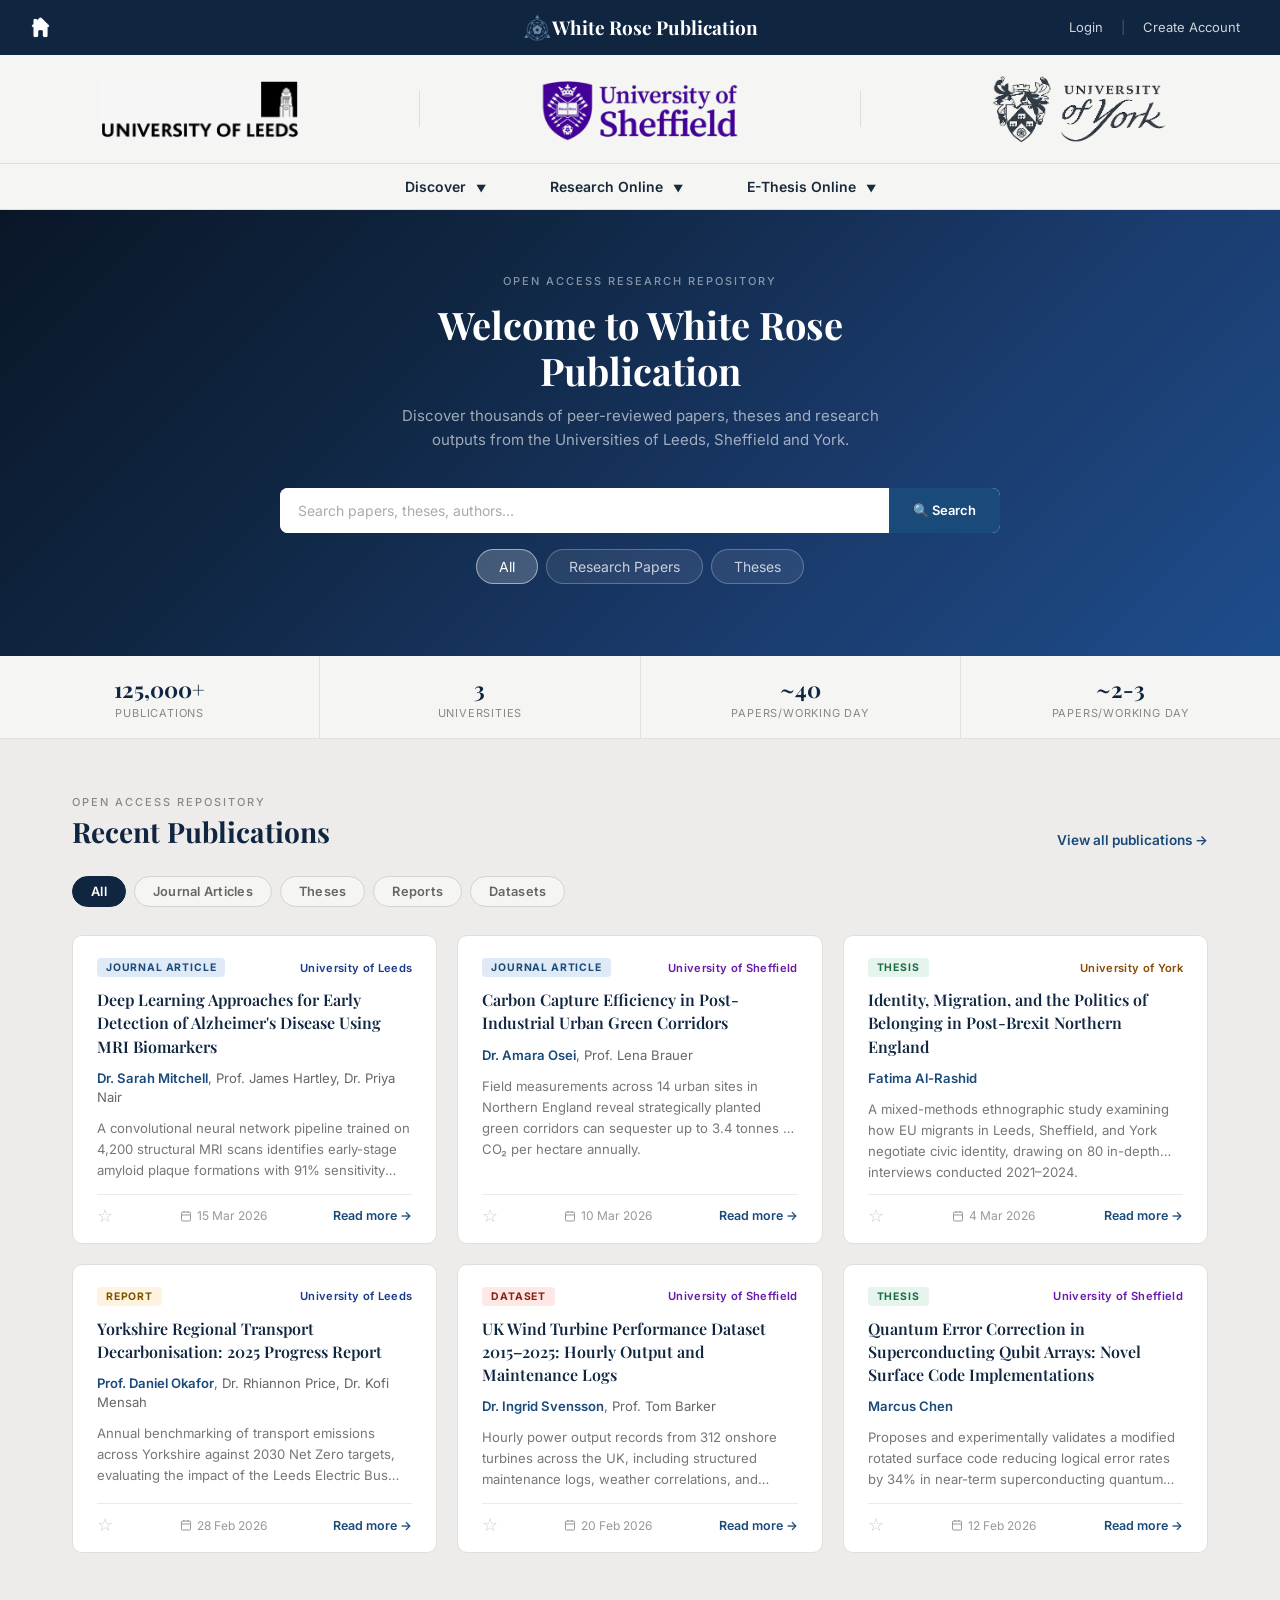
==== templates/index.html @ f01a2e3f "Merge pull request #7 from farzanajoe/najwa add star icon" ====
<!DOCTYPE html>
<html lang="en">
<head>
  <meta charset="UTF-8" />
  <meta name="viewport" content="width=device-width, initial-scale=1.0"/>
  <title>White Rose Publication</title>
  <link rel="stylesheet" href="../static/styles.css" />
</head>
<body>

  <!-- Top Navigation -->
<header class="top-bar">
  <div class="left">
    <img src="../assets/whitehomesymbol.png" width="25">
    </a>
  </div>

  <div class="center">
    <img src="../assets/whiteroselogo.png" width="30">
    <h1><span class="brand-name">White Rose Publication</h1>
  </div>

  <div class="right">
    <a href="#">Login</a>
    <span class="divider">|</span>
    <a href="#">Create Account</a>
  </div>
</header>

  <!-- University Logos -->
  <section class="logos">
    <img src="../assets/universityofleeds.png" width="200">
    <div class="logo-divider"></div>
    <img src="../assets/universityofsheffield.png" width="200">
    <div class="logo-divider"></div>
    <img src="../assets/universityofyork.png" width="200">
  </section>

    <!-- ADD THIS NEW SECTION - Navigation Dropdowns -->
  <nav class="main-nav">
    <div class="dropdown-container">
      <!-- Discover Dropdown -->
<div class="dropdown">
  <button class="dropbtn">Discover <span class="arrow">▼</span></button>
  <div class="dropdown-content">
    <a href="#">Research Statistics</a>
    <a href="#">Restricted Items & Requesting</a>
  </div>
</div>
      
      <!-- Research Online Dropdown -->
    <div class="dropdown">
      <button class="dropbtn">Research Online <span class="arrow">▼</span></button>
      <div class="dropdown-content">
        <a href="#">About</a>
        <a href="#">FAQs</a>
        <a href="#">Copyright, Licence and Reuse Information</a>
        <a href="#">Privacy and data protection</a>
        <a href="#">Takedown policy</a>
        <a href="#">Information for depositors</a>
        <a href="#">Contact</a>
        <a href="#">Accessibility</a>
      </div>
    </div>
      
      <!-- E-Thesis Online Dropdown -->
 <div class="dropdown">
      <button class="dropbtn">E-Thesis Online <span class="arrow">▼</span></button>
      <div class="dropdown-content">
        <a href="#">About</a>
        <a href="#">Deposit</a>
        <a href="#">FAQs</a>
        <a href="#">Copyright and Reuse Information</a>
        <a href="#">Privacy and data protection</a>
        <a href="#">Takedown policy</a>
        <a href="#">Other sources of theses</a>
        <a href="#">Contact</a>
        <a href="#">Accessibility</a>
      </div>
    </div>
  </div>
</nav>
  <!-- END OF DROPDOWN NAVIGATION -->



  <!-- Hero Section -->
  <section class="hero">
    <p class="hero-eyebrow">Open Access Research Repository</p>
    <h2>Welcome to White Rose<br>Publication</h2>
    <p class="hero-sub">Discover thousands of peer-reviewed papers, theses and research outputs from the Universities of Leeds, Sheffield and York.</p>

    <div class="search-bar">
      <input type="text" placeholder="Search papers, theses, authors..." />
      <button>&#128269; Search</button>
    </div>

    <div class="search-filters">
      <div class="filter-chip active">All</div>
      <div class="filter-chip">Research Papers</div>
      <div class="filter-chip">Theses</div>
    </div>
  </section>

  <!-- Stats Bar -->
  <div class="stats-bar">
    <div class="stat">
      <div class="num">125,000+</div>
      <div class="lbl">Publications</div>
    </div>
    <div class="stat">
      <div class="num">3</div>
      <div class="lbl">Universities</div>
    </div>
    <div class="stat">
      <div class="num">~40</div>
      <div class="lbl">Papers/Working Day</div>
    </div>
    <div class="stat">
      <div class="num">~2-3</div>
      <div class="lbl">Papers/Working Day</div>
    </div>
  </div>

 <!-- =============================================
       RECENT PUBLICATIONS
  ============================================= -->
  <section class="publications-section" aria-label="Recent Publications">

    <div class="pub-section-header">
      <div class="pub-section-left">
        <p class="pub-eyebrow">Open Access Repository</p>
        <h2>Recent Publications</h2>
      </div>
      <a href="#" class="pub-view-all">View all publications →</a>
    </div>

    <div class="pub-filter-bar" role="group" aria-label="Filter by type">
      <button class="pub-filter-btn active" data-filter="all">All</button>
      <button class="pub-filter-btn" data-filter="article">Journal Articles</button>
      <button class="pub-filter-btn" data-filter="thesis">Theses</button>
      <button class="pub-filter-btn" data-filter="report">Reports</button>
      <button class="pub-filter-btn" data-filter="dataset">Datasets</button>
    </div>

    <div class="pub-grid" id="pubGrid">

      <!-- Card 1 -->
      <article class="pub-card" data-type="article" data-uni="leeds" tabindex="0">
        <div class="pub-card-top">
          <span class="pub-type-badge article">Journal Article</span>
          <span class="pub-uni-tag leeds">University of Leeds</span>
        </div>
        <h3 class="pub-card-title">Deep Learning Approaches for Early Detection of Alzheimer's Disease Using MRI Biomarkers</h3>
        <p class="pub-card-authors">
          <span class="lead-author">Dr. Sarah Mitchell</span>, Prof. James Hartley, Dr. Priya Nair
        </p>
        <p class="pub-card-excerpt">
          A convolutional neural network pipeline trained on 4,200 structural MRI scans identifies early-stage amyloid plaque formations with 91% sensitivity prior to clinical symptom onset.
        </p>
        <div class="pub-card-footer">
          <button class="pub-bookmark" aria-label="Save publication" title="Save">☆</button>
          <span class="pub-card-date">
            <svg width="12" height="12" viewBox="0 0 24 24" fill="none" stroke="currentColor" stroke-width="2"><rect x="3" y="4" width="18" height="18" rx="2"/><line x1="16" y1="2" x2="16" y2="6"/><line x1="8" y1="2" x2="8" y2="6"/><line x1="3" y1="10" x2="21" y2="10"/></svg>
            15 Mar 2026
          </span>
          <a href="#" class="pub-card-link">Read more →</a>
        </div>
      </article>

      <!-- Card 2 -->
      <article class="pub-card" data-type="article" data-uni="sheffield" tabindex="0">
        <div class="pub-card-top">
          <span class="pub-type-badge article">Journal Article</span>
          <span class="pub-uni-tag sheffield">University of Sheffield</span>
        </div>
        <h3 class="pub-card-title">Carbon Capture Efficiency in Post-Industrial Urban Green Corridors</h3>
        <p class="pub-card-authors">
          <span class="lead-author">Dr. Amara Osei</span>, Prof. Lena Brauer
        </p>
        <p class="pub-card-excerpt">
          Field measurements across 14 urban sites in Northern England reveal strategically planted green corridors can sequester up to 3.4 tonnes of CO₂ per hectare annually.
        </p>
        <div class="pub-card-footer">
          <button class="pub-bookmark" aria-label="Save publication" title="Save">☆</button>
          <span class="pub-card-date">
            <svg width="12" height="12" viewBox="0 0 24 24" fill="none" stroke="currentColor" stroke-width="2"><rect x="3" y="4" width="18" height="18" rx="2"/><line x1="16" y1="2" x2="16" y2="6"/><line x1="8" y1="2" x2="8" y2="6"/><line x1="3" y1="10" x2="21" y2="10"/></svg>
            10 Mar 2026
          </span>
          <a href="#" class="pub-card-link">Read more →</a>
        </div>
      </article>

      <!-- Card 3 -->
      <article class="pub-card" data-type="thesis" data-uni="york" tabindex="0">
        <div class="pub-card-top">
          <span class="pub-type-badge thesis">Thesis</span>
          <span class="pub-uni-tag york">University of York</span>
        </div>
        <h3 class="pub-card-title">Identity, Migration, and the Politics of Belonging in Post-Brexit Northern England</h3>
        <p class="pub-card-authors">
          <span class="lead-author">Fatima Al-Rashid</span>
        </p>
        <p class="pub-card-excerpt">
          A mixed-methods ethnographic study examining how EU migrants in Leeds, Sheffield, and York negotiate civic identity, drawing on 80 in-depth interviews conducted 2021–2024.
        </p>
        <div class="pub-card-footer">
          <button class="pub-bookmark" aria-label="Save publication" title="Save">☆</button>
          <span class="pub-card-date">
            <svg width="12" height="12" viewBox="0 0 24 24" fill="none" stroke="currentColor" stroke-width="2"><rect x="3" y="4" width="18" height="18" rx="2"/><line x1="16" y1="2" x2="16" y2="6"/><line x1="8" y1="2" x2="8" y2="6"/><line x1="3" y1="10" x2="21" y2="10"/></svg>
            4 Mar 2026
          </span>
          <a href="#" class="pub-card-link">Read more →</a>
        </div>
      </article>

      <!-- Card 4 -->
      <article class="pub-card" data-type="report" data-uni="leeds" tabindex="0">
        <div class="pub-card-top">
          <span class="pub-type-badge report">Report</span>
          <span class="pub-uni-tag leeds">University of Leeds</span>
        </div>
        <h3 class="pub-card-title">Yorkshire Regional Transport Decarbonisation: 2025 Progress Report</h3>
        <p class="pub-card-authors">
          <span class="lead-author">Prof. Daniel Okafor</span>, Dr. Rhiannon Price, Dr. Kofi Mensah
        </p>
        <p class="pub-card-excerpt">
          Annual benchmarking of transport emissions across Yorkshire against 2030 Net Zero targets, evaluating the impact of the Leeds Electric Bus Fleet rollout on urban air quality.
        </p>
        <div class="pub-card-footer">
          <button class="pub-bookmark" aria-label="Save publication" title="Save">☆</button>
          <span class="pub-card-date">
            <svg width="12" height="12" viewBox="0 0 24 24" fill="none" stroke="currentColor" stroke-width="2"><rect x="3" y="4" width="18" height="18" rx="2"/><line x1="16" y1="2" x2="16" y2="6"/><line x1="8" y1="2" x2="8" y2="6"/><line x1="3" y1="10" x2="21" y2="10"/></svg>
            28 Feb 2026
          </span>
          <a href="#" class="pub-card-link">Read more →</a>
        </div>
      </article>

      <!-- Card 5 -->
      <article class="pub-card" data-type="dataset" data-uni="sheffield" tabindex="0">
        <div class="pub-card-top">
          <span class="pub-type-badge dataset">Dataset</span>
          <span class="pub-uni-tag sheffield">University of Sheffield</span>
        </div>
        <h3 class="pub-card-title">UK Wind Turbine Performance Dataset 2015–2025: Hourly Output and Maintenance Logs</h3>
        <p class="pub-card-authors">
          <span class="lead-author">Dr. Ingrid Svensson</span>, Prof. Tom Barker
        </p>
        <p class="pub-card-excerpt">
          Hourly power output records from 312 onshore turbines across the UK, including structured maintenance logs, weather correlations, and downtime classifications over a decade.
        </p>
        <div class="pub-card-footer">
          <button class="pub-bookmark" aria-label="Save publication" title="Save">☆</button>
          <span class="pub-card-date">
            <svg width="12" height="12" viewBox="0 0 24 24" fill="none" stroke="currentColor" stroke-width="2"><rect x="3" y="4" width="18" height="18" rx="2"/><line x1="16" y1="2" x2="16" y2="6"/><line x1="8" y1="2" x2="8" y2="6"/><line x1="3" y1="10" x2="21" y2="10"/></svg>
            20 Feb 2026
          </span>
          <a href="#" class="pub-card-link">Read more →</a>
        </div>
      </article>

      <!-- Card 6 -->
      <article class="pub-card" data-type="thesis" data-uni="sheffield" tabindex="0">
        <div class="pub-card-top">
          <span class="pub-type-badge thesis">Thesis</span>
          <span class="pub-uni-tag sheffield">University of Sheffield</span>
        </div>
        <h3 class="pub-card-title">Quantum Error Correction in Superconducting Qubit Arrays: Novel Surface Code Implementations</h3>
        <p class="pub-card-authors">
          <span class="lead-author">Marcus Chen</span>
        </p>
        <p class="pub-card-excerpt">
          Proposes and experimentally validates a modified rotated surface code reducing logical error rates by 34% in near-term superconducting quantum processors operating at 15 mK.
        </p>
        <div class="pub-card-footer">
          <button class="pub-bookmark" aria-label="Save publication" title="Save">☆</button>
          <span class="pub-card-date">
            <svg width="12" height="12" viewBox="0 0 24 24" fill="none" stroke="currentColor" stroke-width="2"><rect x="3" y="4" width="18" height="18" rx="2"/><line x1="16" y1="2" x2="16" y2="6"/><line x1="8" y1="2" x2="8" y2="6"/><line x1="3" y1="10" x2="21" y2="10"/></svg>
            12 Feb 2026
          </span>
          <a href="#" class="pub-card-link">Read more →</a>
        </div>
      </article>

      <!-- Empty state -->
      <div class="pub-empty" id="pubEmpty" aria-live="polite">
        No publications found for this filter.
      </div>

    </div>
  </section>

  <script>
    /* ── Filter logic ── */
    const filterBtns = document.querySelectorAll('.pub-filter-btn');
    const pubCards   = document.querySelectorAll('.pub-card');
    const pubEmpty   = document.getElementById('pubEmpty');

    filterBtns.forEach(btn => {
      btn.addEventListener('click', () => {
        filterBtns.forEach(b => b.classList.remove('active'));
        btn.classList.add('active');
        const filter = btn.dataset.filter;
        let visible = 0;
        pubCards.forEach(card => {
          const show = filter === 'all' || card.dataset.type === filter;
          card.style.display = show ? '' : 'none';
          if (show) visible++;
        });
        pubEmpty.style.display = visible === 0 ? 'block' : 'none';
      });
    });

    /* ── Bookmark logic ── */
    function getCardId(card) {
      // When backend is connected, replace with: card.dataset.id
      return 'saved_' + card.querySelector('.pub-card-title').textContent.trim().slice(0, 40);
    }

    function initBookmarks() {
      document.querySelectorAll('.pub-bookmark').forEach(btn => {
        const card = btn.closest('.pub-card');
        const id   = getCardId(card);

        if (localStorage.getItem(id) === 'true') {
          btn.classList.add('saved');
          btn.textContent = '★';
          btn.setAttribute('aria-label', 'Unsave publication');
        }

        btn.addEventListener('click', e => {
          e.stopPropagation();
          const isSaved = btn.classList.toggle('saved');
          btn.textContent = isSaved ? '★' : '☆';
          btn.setAttribute('aria-label', isSaved ? 'Unsave publication' : 'Save publication');
          localStorage.setItem(id, isSaved);
        });
      });
    }

    initBookmarks();

    /* ── Keyboard: Enter/Space activates card link ── */
    pubCards.forEach(card => {
      card.addEventListener('keydown', e => {
        if (e.key === 'Enter' || e.key === ' ') {
          e.preventDefault();
          card.querySelector('.pub-card-link')?.click();
        }
      });
    });
  </script>

  

</body>
</html>
---- static/styles.css ----
@import url('https://fonts.googleapis.com/css2?family=Inter:wght@400;500;600;700&family=Playfair+Display:ital,wght@0,600;1,600;1,700&display=swap');

* {
  box-sizing: border-box;
  margin: 0;
  padding: 0;
}

body {
  font-family: 'Inter', system-ui, sans-serif;
  background-color: #eeecea;
}

/* Top Bar */
.top-bar {
  display: flex;
  justify-content: space-between;
  align-items: center;
  background: #0f2540;
  color: white;
  padding: 13px 28px;
}

.top-bar .left {
  flex: 1;
  display: flex;
  align-items: center;
}

.top-bar .center {
  flex: 1;
  display: flex;
  justify-content: center;
  align-items: center;
}

.top-bar .right {
  flex: 1;
  display: flex;
  justify-content: flex-end;
  align-items: center;
  gap: 6px;
}

.top-bar-icon {
  width: 30px;
  height: 30px;
  border-radius: 50%;
  background: rgba(255,255,255,0.15);
  display: flex;
  align-items: center;
  justify-content: center;
}

.top-bar h1 {
  font-size: 17px;
  font-weight: 500;
  font-family: 'Inter', sans-serif;
}

.top-bar h1 .brand-name {
  font-family: 'Playfair Display', serif;
  font-weight: 700;
  font-size: 19px;
}

.top-bar .right {
  display: flex;
  align-items: center;
  gap: 6px;
}

.top-bar a {
  color: rgba(255, 255, 255, 0.8);
  text-decoration: none;
  font-size: 13px;
  padding: 6px 12px;
  border-radius: 6px;
}

.top-bar a:hover {
  background: rgba(255, 255, 255, 0.1);
}

.top-bar .divider {
  color: rgba(255, 255, 255, 0.25);
  font-size: 13px;
}

/* Logos */
.logos {
  display: flex;
  justify-content: space-around;
  align-items: center;
  padding: 18px 40px;
  background: #f5f5f3;
  border-bottom: 1px solid #ddd;
}

.logo-item {
  font-family: 'Inter', sans-serif;
  font-weight: 700;
  font-size: 12px;
  letter-spacing: 0.8px;
  color: #1a1a2e;
  text-align: center;
}

.logo-divider {
  width: 1px;
  height: 36px;
  background: #ddd;
}

/* Hero */
.hero {
  background: linear-gradient(135deg, #0a1628 0%, #0f2540 30%, #1a3a6b 65%, #1e4d8c 100%);
  padding: 64px 48px 72px;
  position: relative;
  overflow: hidden;
}

.hero-eyebrow {
  font-size: 11px;
  letter-spacing: 2px;
  text-transform: uppercase;
  color: rgba(255, 255, 255, 0.5);
  margin-bottom: 14px;
  font-weight: 500;
}

.hero h2 {
  font-family: 'Playfair Display', serif;
  font-style: normal;
  font-size: 38px;
  font-weight: 700;
  color: white;
  line-height: 1.2;
  margin-bottom: 10px;
  text-transform: none;
  letter-spacing: 0;
  white-space: nowrap; /* ADDED - keeps it one line */
}

.filter-chip {
  padding: 8px 22px; /* CHANGED - was 5px 14px */
  border-radius: 20px;
  border: 1px solid rgba(255, 255, 255, 0.25);
  color: rgba(255, 255, 255, 0.75);
  font-size: 14px; /* CHANGED - was 12px */
  cursor: pointer;
  background: rgba(255, 255, 255, 0.08);
  font-family: 'Inter', sans-serif;
}

.search-bar {
  display: flex;
  max-width: 720px; /* CHANGED from 560px */
  width: 100%;
  background: white;
  border-radius: 8px;
  overflow: hidden;
}

.hero-sub {
  font-size: 15px;
  color: rgba(255, 255, 255, 0.6);
  margin-bottom: 36px;
  max-width: 480px;
  line-height: 1.6;
}


.search-bar input {
  flex: 1;
  padding: 14px 18px;
  font-size: 14px;
  border: none;
  outline: none;
  font-family: 'Inter', sans-serif;
  color: #1a1a1a;
}

.search-bar input::placeholder {
  color: #aaa;
}

.search-bar button {
  padding: 14px 24px;
  background: #1a4a7a;
  color: white;
  border: none;
  font-size: 13px;
  font-weight: 600;
  font-family: 'Inter', sans-serif;
  cursor: pointer;
}

.search-bar button:hover {
  background: #0f2540;
}

/* Filter Chips */
.search-filters {
  display: flex;
  gap: 8px;
  margin-top: 16px;
}

.filter-chip.active {
  background: rgba(255, 255, 255, 0.2);
  border-color: rgba(255, 255, 255, 0.5);
  color: white;
}

/* Stats Bar */
.stats-bar {
  display: flex;
  background: #f5f5f3;
  border-bottom: 1px solid #e0e0e0;
}

.stat {
  flex: 1;
  padding: 18px 24px;
  text-align: center;
  border-right: 1px solid #e0e0e0;
}

.stat:last-child {
  border-right: none;
}

.stat .num {
  font-size: 22px;
  font-weight: 700;
  color: #0f2540;
  font-family: 'Playfair Display', serif;
}

.stat .lbl {
  font-size: 11px;
  color: #888;
  text-transform: uppercase;
  letter-spacing: 0.8px;
  margin-top: 2px;
  font-family: 'Inter', sans-serif;
}

.hero {
  background: linear-gradient(135deg, #0a1628 0%, #0f2540 30%, #1a3a6b 65%, #1e4d8c 100%);
  padding: 64px 48px 72px;
  position: relative;
  overflow: hidden;

  /* ADD THESE TWO: */
  display: flex;
  flex-direction: column;
  align-items: center;
  text-align: center;
}

/* Dropdown Menu Styles */
.dropdown-container {
    display: flex;
    gap: 1rem;
    align-items: center;
    margin-left: auto;
    margin-right: 2rem;
}

.dropdown {
    position: relative;
    display: inline-block;
}

.dropbtn {
    background-color: transparent;
    color: white;
    padding: 8px 16px;
    font-size: 14px;
    font-weight: 500;
    border: none;
    cursor: pointer;
    transition: all 0.3s ease;
    border-radius: 6px;
    font-family: 'Inter', sans-serif;
}

.dropbtn:hover {
    background-color: rgba(255, 255, 255, 0.1);
    color: white;
}

.dropbtn i, .dropbtn span {
    margin-left: 6px;
    font-size: 10px;
}

.dropdown-content {
    display: none;
    position: absolute;
    background-color: white;
    min-width: 220px;
    box-shadow: 0 8px 16px rgba(0,0,0,0.2);
    border-radius: 8px;
    z-index: 1000;
    top: 100%;
    left: 0;
    margin-top: 5px;
    animation: fadeIn 0.2s ease;
}

@keyframes fadeIn {
    from {
        opacity: 0;
        transform: translateY(-10px);
    }
    to {
        opacity: 1;
        transform: translateY(0);
    }
}

.dropdown-content a {
    color: #2c3e50;
    padding: 12px 16px;
    text-decoration: none;
    display: block;
    transition: all 0.2s ease;
    border-bottom: 1px solid #f0f0f0;
    font-size: 13px;
    font-family: 'Inter', sans-serif;
}

.dropdown-content a:last-child {
    border-bottom: none;
}

.dropdown-content a:hover {
    background-color: #f8f9fa;
    color: #1a4a7a;
    padding-left: 20px;
}

.dropdown:hover .dropdown-content {
    display: block;
}

/* Responsive dropdowns */
@media (max-width: 1024px) {
    .dropdown-container {
        margin-right: 1rem;
        gap: 0.5rem;
    }
    
    .dropbtn {
        padding: 6px 12px;
        font-size: 12px;
    }
    
    .dropdown-content {
        min-width: 180px;
    }
}

@media (max-width: 768px) {
    .dropdown-container {
        display: none; /* Hide on mobile or adjust as needed */
    }
}

/* Navigation Dropdowns - Main Navigation Bar */
.main-nav {
    background: #f5f5f3;
    border-bottom: 1px solid #ddd;
    padding: 0;
    display: flex;
    justify-content: center;
    gap: 2rem;
    position: relative;
    z-index: 100;
}

/* Override dropdown styles for main nav */
.main-nav .dropdown-container {
    margin: 0;
    gap: 2rem;
}

.main-nav .dropdown .dropbtn {
    color: #1a2a3a;
    padding: 14px 16px;
    font-size: 14px;
    font-weight: 600;
    background: transparent;
    border-radius: 0;
}

.main-nav .dropdown .dropbtn:hover {
    background: transparent;
    color: #1e4d8c;
}

.main-nav .dropdown .dropbtn .arrow {
    margin-left: 6px;
    font-size: 10px;
    transition: transform 0.2s ease;
}

.main-nav .dropdown:hover .dropbtn .arrow {
    transform: rotate(180deg);
}

.main-nav .dropdown-content {
    top: 100%;
    left: 0;
    margin-top: 0;
    border-radius: 0 0 8px 8px;
    box-shadow: 0 8px 20px rgba(0,0,0,0.15);
    min-width: 260px;
}

.main-nav .dropdown-content a {
    padding: 12px 18px;
    font-size: 13px;
    border-bottom: 1px solid #f0f0f0;
}

.main-nav .dropdown-content .dropdown-section {
    font-size: 11px;
    font-weight: 600;
    text-transform: uppercase;
    letter-spacing: 0.5px;
    color: #1e4d8c;
    padding: 10px 18px 5px;
    border-bottom: 1px solid #f0f0f0;
    background: #fafafa;
}

/* Responsive */
@media (max-width: 768px) {
    .main-nav {
        display: none;
    }
}
/* ============================================
   RECENT PUBLICATIONS SECTION
   Append to bottom of styles.css
   ============================================ */

/* Section wrapper */
.publications-section {
  max-width: 1200px;
  margin: 0 auto;
  padding: 56px 32px 72px;
}

/* Header row */
.pub-section-header {
  display: flex;
  align-items: flex-end;
  justify-content: space-between;
  margin-bottom: 28px;
  flex-wrap: wrap;
  gap: 12px;
}

.pub-section-left .pub-eyebrow {
  font-size: 11px;
  letter-spacing: 2px;
  text-transform: uppercase;
  color: #888;
  font-weight: 500;
  margin-bottom: 6px;
}

.pub-section-left h2 {
  font-family: 'Playfair Display', serif;
  font-size: 1.75rem;
  font-weight: 700;
  color: #0f2540;
  line-height: 1.2;
}

.pub-view-all {
  font-size: 0.85rem;
  font-weight: 600;
  color: #1a4a7a;
  text-decoration: none;
  display: flex;
  align-items: center;
  gap: 4px;
  transition: gap 0.18s;
  white-space: nowrap;
}

.pub-view-all:hover {
  gap: 8px;
}

/* Filter pills */
.pub-filter-bar {
  display: flex;
  flex-wrap: wrap;
  gap: 8px;
  margin-bottom: 28px;
}

.pub-filter-btn {
  padding: 7px 18px;
  border-radius: 999px;
  border: 1px solid #d5d2ce;
  background: #f5f5f3;
  color: #666;
  font-family: 'Inter', sans-serif;
  font-size: 0.8rem;
  font-weight: 600;
  cursor: pointer;
  transition: all 0.18s;
  letter-spacing: 0.02em;
}

.pub-filter-btn:hover {
  border-color: #1a4a7a;
  color: #1a4a7a;
  background: #edf2f8;
}

.pub-filter-btn.active {
  background: #0f2540;
  border-color: #0f2540;
  color: #ffffff;
}

/* Card grid */
.pub-grid {
  display: grid;
  grid-template-columns: repeat(auto-fill, minmax(340px, 1fr));
  gap: 20px;
}

/* Individual card */
.pub-card {
  background: #ffffff;
  border: 1px solid #e2deda;
  border-radius: 10px;
  padding: 22px 24px 18px;
  display: flex;
  flex-direction: column;
  gap: 11px;
  cursor: pointer;
  position: relative;
  overflow: hidden;
  transition: transform 0.2s, box-shadow 0.2s, border-color 0.2s;
}

.pub-card::before {
  content: '';
  position: absolute;
  top: 0; left: 0;
  width: 3px;
  height: 100%;
  background: #1a4a7a;
  opacity: 0;
  transition: opacity 0.2s;
}

.pub-card:hover {
  transform: translateY(-2px);
  box-shadow: 0 8px 28px rgba(15, 37, 64, 0.1);
  border-color: #c5d0e0;
}

.pub-card:hover::before {
  opacity: 1;
}


/* Card top row: badge + uni */
.pub-card-top {
  display: flex;
  align-items: center;
  justify-content: space-between;
  flex-wrap: wrap;
  gap: 6px;
}

/* Type badge */
.pub-type-badge {
  font-size: 0.65rem;
  font-weight: 700;
  letter-spacing: 0.08em;
  text-transform: uppercase;
  padding: 3px 9px;
  border-radius: 4px;
}

.pub-type-badge.article {
  background: #e0eaf6;
  color: #1a4a7a;
}

.pub-type-badge.thesis {
  background: #e6f4ee;
  color: #1a6b42;
}

.pub-type-badge.report {
  background: #fdf3de;
  color: #7a5200;
}

.pub-type-badge.dataset {
  background: #fde8e5;
  color: #8a1f14;
}

/* Uni tag */
.pub-uni-tag {
  font-size: 0.7rem;
  font-weight: 600;
  letter-spacing: 0.03em;
}

.pub-uni-tag.leeds     { color: #1a3a8a; }
.pub-uni-tag.sheffield { color: #6a1aaa; }
.pub-uni-tag.york      { color: #8a4a00; }

/* Card title */
.pub-card-title {
  font-family: 'Playfair Display', serif;
  font-size: 1rem;
  font-weight: 600;
  line-height: 1.45;
  color: #0f2540;
}

/* Authors */
.pub-card-authors {
  font-size: 0.82rem;
  color: #666;
  line-height: 1.45;
}

.pub-card-authors .lead-author {
  color: #1a4a7a;
  font-weight: 600;
}

/* Excerpt */
.pub-card-excerpt {
  font-size: 0.82rem;
  color: #777;
  line-height: 1.6;
  display: -webkit-box;
  -webkit-line-clamp: 3;
  -webkit-box-orient: vertical;
  overflow: hidden;
  flex-grow: 1;
}

/* Card footer */
.pub-card-footer {
  display: flex;
  align-items: center;
  justify-content: space-between;
  padding-top: 12px;
  border-top: 1px solid #ede9e5;
  margin-top: 2px;
}

.pub-card-date {
  font-size: 0.75rem;
  color: #999;
  display: flex;
  align-items: center;
  gap: 5px;
}

.pub-card-link {
  font-size: 0.78rem;
  font-weight: 600;
  color: #1a4a7a;
  text-decoration: none;
  display: flex;
  align-items: center;
  gap: 4px;
  transition: gap 0.18s;
}

.pub-card-link:hover {
  gap: 8px;
}

/* Empty state */
.pub-empty {
  display: none;
  grid-column: 1 / -1;
  text-align: center;
  padding: 60px 20px;
  color: #aaa;
  font-size: 0.9rem;
}

/* ── Bookmark / Save star ── */
.pub-bookmark {
  background: none;
  border: none;
  cursor: pointer;
  padding: 0;
  font-size: 18px;
  line-height: 1;
  color: #ccc;
  transition: color 0.2s, transform 0.15s;
}

.pub-bookmark:hover {
  color: #1a4a7a;
  transform: scale(1.2);
}

.pub-bookmark.saved {
  color: #1a4a7a;
}

/* Empty state */
.pub-empty {
  display: none;
  grid-column: 1 / -1;
  text-align: center;
  padding: 60px 20px;
  color: #aaa;
  font-size: 0.9rem;
}

/* Responsive */
@media (max-width: 700px) {
  .publications-section {
    padding: 40px 16px 56px;
  }

  .pub-grid {
    grid-template-columns: 1fr;
  }

  .pub-section-left h2 {
    font-size: 1.4rem;
  }
}
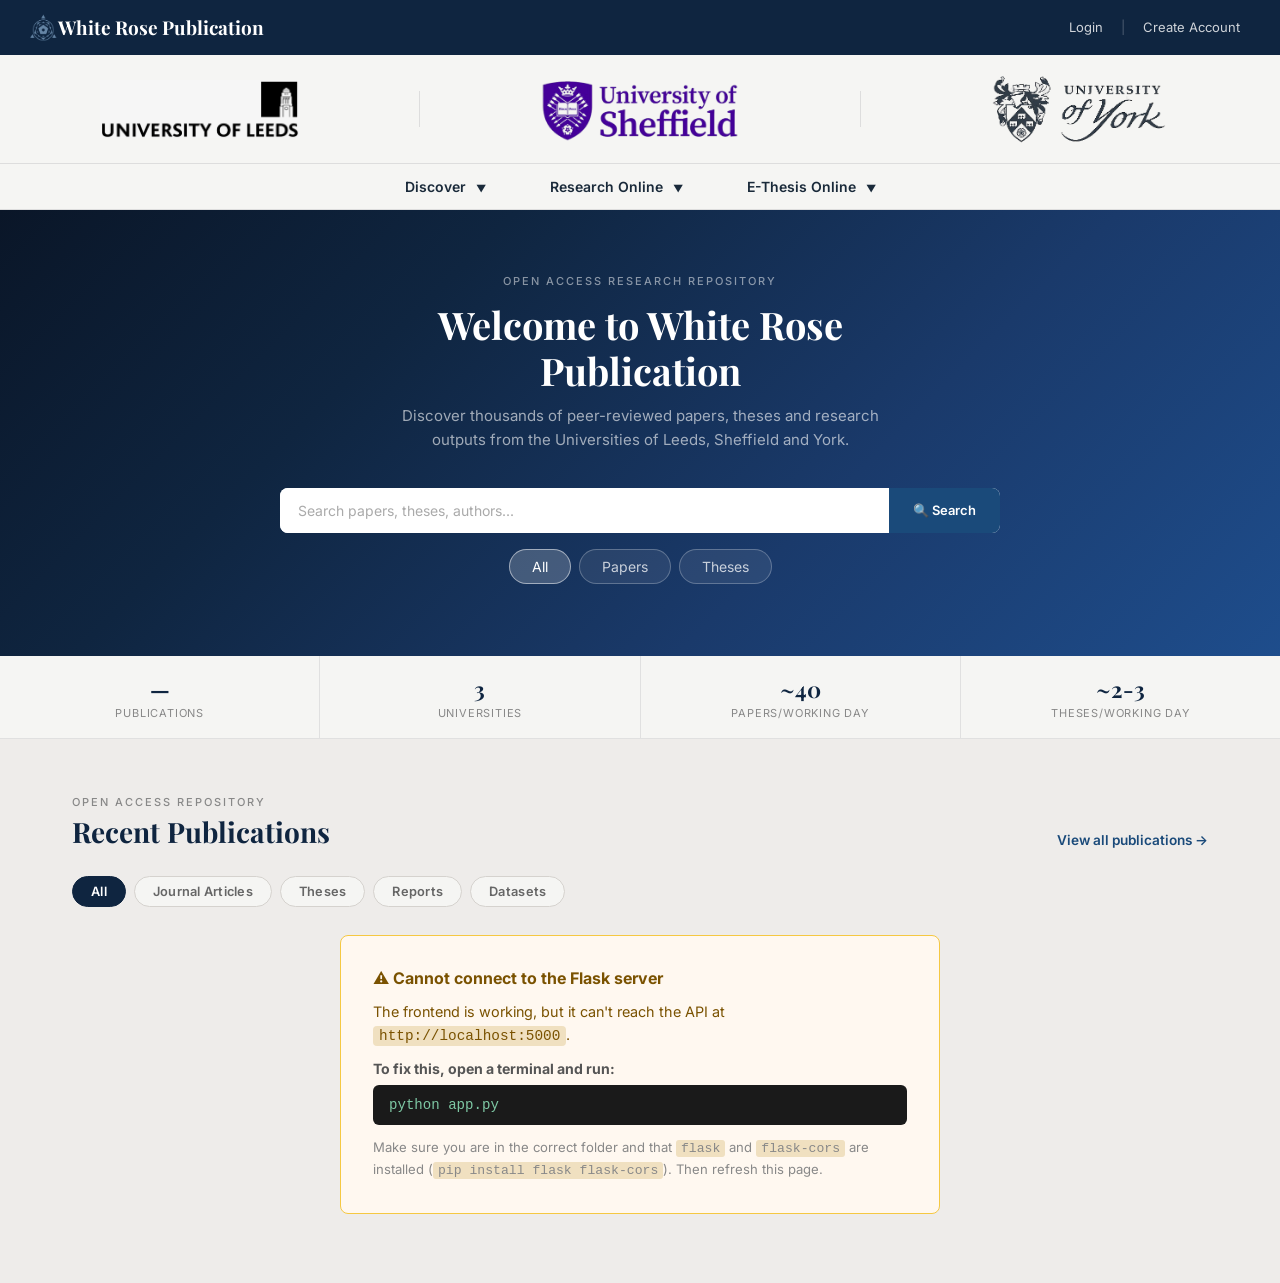
==== commit f1ecb1ab: "ml" ====
--- a/templates/index.html
+++ b/templates/index.html
@@ -9,23 +9,17 @@
 <body>
 
   <!-- Top Navigation -->
-<header class="top-bar">
-  <div class="left">
-    <img src="../assets/whitehomesymbol.png" width="25">
-    </a>
-  </div>
-
-  <div class="center">
-    <img src="../assets/whiteroselogo.png" width="30">
-    <h1><span class="brand-name">White Rose Publication</h1>
-  </div>
-
-  <div class="right">
-    <a href="#">Login</a>
-    <span class="divider">|</span>
-    <a href="#">Create Account</a>
-  </div>
-</header>
+  <header class="top-bar">
+    <div class="left">
+      <img src="../assets/whiteroselogo.png" width="30">
+      <h1><span class="brand-name">White Rose Publication</span></h1>
+    </div>
+    <div class="right">
+      <a href="#">Login</a>
+      <span class="divider">|</span>
+      <a href="#">Create Account</a>
+    </div>
+  </header>
 
   <!-- University Logos -->
   <section class="logos">
@@ -36,53 +30,47 @@
     <img src="../assets/universityofyork.png" width="200">
   </section>
 
-    <!-- ADD THIS NEW SECTION - Navigation Dropdowns -->
+  <!-- Navigation Dropdowns -->
   <nav class="main-nav">
     <div class="dropdown-container">
-      <!-- Discover Dropdown -->
-<div class="dropdown">
-  <button class="dropbtn">Discover <span class="arrow">▼</span></button>
-  <div class="dropdown-content">
-    <a href="#">Research Statistics</a>
-    <a href="#">Restricted Items & Requesting</a>
-  </div>
-</div>
-      
-      <!-- Research Online Dropdown -->
-    <div class="dropdown">
-      <button class="dropbtn">Research Online <span class="arrow">▼</span></button>
-      <div class="dropdown-content">
-        <a href="#">About</a>
-        <a href="#">FAQs</a>
-        <a href="#">Copyright, Licence and Reuse Information</a>
-        <a href="#">Privacy and data protection</a>
-        <a href="#">Takedown policy</a>
-        <a href="#">Information for depositors</a>
-        <a href="#">Contact</a>
-        <a href="#">Accessibility</a>
-      </div>
-    </div>
-      
-      <!-- E-Thesis Online Dropdown -->
- <div class="dropdown">
-      <button class="dropbtn">E-Thesis Online <span class="arrow">▼</span></button>
-      <div class="dropdown-content">
-        <a href="#">About</a>
-        <a href="#">Deposit</a>
-        <a href="#">FAQs</a>
-        <a href="#">Copyright and Reuse Information</a>
-        <a href="#">Privacy and data protection</a>
-        <a href="#">Takedown policy</a>
-        <a href="#">Other sources of theses</a>
-        <a href="#">Contact</a>
-        <a href="#">Accessibility</a>
-      </div>
-    </div>
-  </div>
-</nav>
-  <!-- END OF DROPDOWN NAVIGATION -->
-
-
+      <div class="dropdown">
+        <button class="dropbtn">Discover <span class="arrow">▼</span></button>
+        <div class="dropdown-content">
+          <a href="#">Research Statistics</a>
+          <a href="#">Restricted Items &amp; Requesting</a>
+        </div>
+      </div>
+
+      <div class="dropdown">
+        <button class="dropbtn">Research Online <span class="arrow">▼</span></button>
+        <div class="dropdown-content">
+          <a href="#">About</a>
+          <a href="#">FAQs</a>
+          <a href="#">Copyright, Licence and Reuse Information</a>
+          <a href="#">Privacy and data protection</a>
+          <a href="#">Takedown policy</a>
+          <a href="#">Information for depositors</a>
+          <a href="#">Contact</a>
+          <a href="#">Accessibility</a>
+        </div>
+      </div>
+
+      <div class="dropdown">
+        <button class="dropbtn">E-Thesis Online <span class="arrow">▼</span></button>
+        <div class="dropdown-content">
+          <a href="#">About</a>
+          <a href="#">Deposit</a>
+          <a href="#">FAQs</a>
+          <a href="#">Copyright and Reuse Information</a>
+          <a href="#">Privacy and data protection</a>
+          <a href="#">Takedown policy</a>
+          <a href="#">Other sources of theses</a>
+          <a href="#">Contact</a>
+          <a href="#">Accessibility</a>
+        </div>
+      </div>
+    </div>
+  </nav>
 
   <!-- Hero Section -->
   <section class="hero">
@@ -91,40 +79,38 @@
     <p class="hero-sub">Discover thousands of peer-reviewed papers, theses and research outputs from the Universities of Leeds, Sheffield and York.</p>
 
     <div class="search-bar">
-      <input type="text" placeholder="Search papers, theses, authors..." />
-      <button>&#128269; Search</button>
+      <input type="text" id="heroSearch" placeholder="Search papers, theses, authors..." />
+      <button id="heroSearchBtn">&#128269; Search</button>
     </div>
 
     <div class="search-filters">
-      <div class="filter-chip active">All</div>
-      <div class="filter-chip">Research Papers</div>
-      <div class="filter-chip">Theses</div>
+      <div class="filter-chip active" data-filter="all">All</div>
+      <div class="filter-chip" data-filter="article">Papers</div>
+      <div class="filter-chip" data-filter="thesis">Theses</div>
     </div>
   </section>
 
-  <!-- Stats Bar -->
+  <!-- Stats Bar (populated by API) -->
   <div class="stats-bar">
     <div class="stat">
-      <div class="num">125,000+</div>
+      <div class="num" id="stat-total">—</div>
       <div class="lbl">Publications</div>
     </div>
     <div class="stat">
-      <div class="num">3</div>
+      <div class="num" id="stat-unis">3</div>
       <div class="lbl">Universities</div>
     </div>
     <div class="stat">
-      <div class="num">~40</div>
+      <div class="num" id="stat-papers">~40</div>
       <div class="lbl">Papers/Working Day</div>
     </div>
     <div class="stat">
-      <div class="num">~2-3</div>
-      <div class="lbl">Papers/Working Day</div>
+      <div class="num" id="stat-theses">~2-3</div>
+      <div class="lbl">Theses/Working Day</div>
     </div>
   </div>
 
- <!-- =============================================
-       RECENT PUBLICATIONS
-  ============================================= -->
+  <!-- Recent Publications -->
   <section class="publications-section" aria-label="Recent Publications">
 
     <div class="pub-section-header">
@@ -132,7 +118,7 @@
         <p class="pub-eyebrow">Open Access Repository</p>
         <h2>Recent Publications</h2>
       </div>
-      <a href="#" class="pub-view-all">View all publications →</a>
+      <a href="result.html" class="pub-view-all">View all publications →</a>
     </div>
 
     <div class="pub-filter-bar" role="group" aria-label="Filter by type">
@@ -143,216 +129,171 @@
       <button class="pub-filter-btn" data-filter="dataset">Datasets</button>
     </div>
 
+    <!-- Cards grid – populated by JS -->
     <div class="pub-grid" id="pubGrid">
-
-      <!-- Card 1 -->
-      <article class="pub-card" data-type="article" data-uni="leeds" tabindex="0">
-        <div class="pub-card-top">
-          <span class="pub-type-badge article">Journal Article</span>
-          <span class="pub-uni-tag leeds">University of Leeds</span>
-        </div>
-        <h3 class="pub-card-title">Deep Learning Approaches for Early Detection of Alzheimer's Disease Using MRI Biomarkers</h3>
-        <p class="pub-card-authors">
-          <span class="lead-author">Dr. Sarah Mitchell</span>, Prof. James Hartley, Dr. Priya Nair
-        </p>
-        <p class="pub-card-excerpt">
-          A convolutional neural network pipeline trained on 4,200 structural MRI scans identifies early-stage amyloid plaque formations with 91% sensitivity prior to clinical symptom onset.
-        </p>
-        <div class="pub-card-footer">
-          <button class="pub-bookmark" aria-label="Save publication" title="Save">☆</button>
-          <span class="pub-card-date">
-            <svg width="12" height="12" viewBox="0 0 24 24" fill="none" stroke="currentColor" stroke-width="2"><rect x="3" y="4" width="18" height="18" rx="2"/><line x1="16" y1="2" x2="16" y2="6"/><line x1="8" y1="2" x2="8" y2="6"/><line x1="3" y1="10" x2="21" y2="10"/></svg>
-            15 Mar 2026
-          </span>
-          <a href="#" class="pub-card-link">Read more →</a>
-        </div>
-      </article>
-
-      <!-- Card 2 -->
-      <article class="pub-card" data-type="article" data-uni="sheffield" tabindex="0">
-        <div class="pub-card-top">
-          <span class="pub-type-badge article">Journal Article</span>
-          <span class="pub-uni-tag sheffield">University of Sheffield</span>
-        </div>
-        <h3 class="pub-card-title">Carbon Capture Efficiency in Post-Industrial Urban Green Corridors</h3>
-        <p class="pub-card-authors">
-          <span class="lead-author">Dr. Amara Osei</span>, Prof. Lena Brauer
-        </p>
-        <p class="pub-card-excerpt">
-          Field measurements across 14 urban sites in Northern England reveal strategically planted green corridors can sequester up to 3.4 tonnes of CO₂ per hectare annually.
-        </p>
-        <div class="pub-card-footer">
-          <button class="pub-bookmark" aria-label="Save publication" title="Save">☆</button>
-          <span class="pub-card-date">
-            <svg width="12" height="12" viewBox="0 0 24 24" fill="none" stroke="currentColor" stroke-width="2"><rect x="3" y="4" width="18" height="18" rx="2"/><line x1="16" y1="2" x2="16" y2="6"/><line x1="8" y1="2" x2="8" y2="6"/><line x1="3" y1="10" x2="21" y2="10"/></svg>
-            10 Mar 2026
-          </span>
-          <a href="#" class="pub-card-link">Read more →</a>
-        </div>
-      </article>
-
-      <!-- Card 3 -->
-      <article class="pub-card" data-type="thesis" data-uni="york" tabindex="0">
-        <div class="pub-card-top">
-          <span class="pub-type-badge thesis">Thesis</span>
-          <span class="pub-uni-tag york">University of York</span>
-        </div>
-        <h3 class="pub-card-title">Identity, Migration, and the Politics of Belonging in Post-Brexit Northern England</h3>
-        <p class="pub-card-authors">
-          <span class="lead-author">Fatima Al-Rashid</span>
-        </p>
-        <p class="pub-card-excerpt">
-          A mixed-methods ethnographic study examining how EU migrants in Leeds, Sheffield, and York negotiate civic identity, drawing on 80 in-depth interviews conducted 2021–2024.
-        </p>
-        <div class="pub-card-footer">
-          <button class="pub-bookmark" aria-label="Save publication" title="Save">☆</button>
-          <span class="pub-card-date">
-            <svg width="12" height="12" viewBox="0 0 24 24" fill="none" stroke="currentColor" stroke-width="2"><rect x="3" y="4" width="18" height="18" rx="2"/><line x1="16" y1="2" x2="16" y2="6"/><line x1="8" y1="2" x2="8" y2="6"/><line x1="3" y1="10" x2="21" y2="10"/></svg>
-            4 Mar 2026
-          </span>
-          <a href="#" class="pub-card-link">Read more →</a>
-        </div>
-      </article>
-
-      <!-- Card 4 -->
-      <article class="pub-card" data-type="report" data-uni="leeds" tabindex="0">
-        <div class="pub-card-top">
-          <span class="pub-type-badge report">Report</span>
-          <span class="pub-uni-tag leeds">University of Leeds</span>
-        </div>
-        <h3 class="pub-card-title">Yorkshire Regional Transport Decarbonisation: 2025 Progress Report</h3>
-        <p class="pub-card-authors">
-          <span class="lead-author">Prof. Daniel Okafor</span>, Dr. Rhiannon Price, Dr. Kofi Mensah
-        </p>
-        <p class="pub-card-excerpt">
-          Annual benchmarking of transport emissions across Yorkshire against 2030 Net Zero targets, evaluating the impact of the Leeds Electric Bus Fleet rollout on urban air quality.
-        </p>
-        <div class="pub-card-footer">
-          <button class="pub-bookmark" aria-label="Save publication" title="Save">☆</button>
-          <span class="pub-card-date">
-            <svg width="12" height="12" viewBox="0 0 24 24" fill="none" stroke="currentColor" stroke-width="2"><rect x="3" y="4" width="18" height="18" rx="2"/><line x1="16" y1="2" x2="16" y2="6"/><line x1="8" y1="2" x2="8" y2="6"/><line x1="3" y1="10" x2="21" y2="10"/></svg>
-            28 Feb 2026
-          </span>
-          <a href="#" class="pub-card-link">Read more →</a>
-        </div>
-      </article>
-
-      <!-- Card 5 -->
-      <article class="pub-card" data-type="dataset" data-uni="sheffield" tabindex="0">
-        <div class="pub-card-top">
-          <span class="pub-type-badge dataset">Dataset</span>
-          <span class="pub-uni-tag sheffield">University of Sheffield</span>
-        </div>
-        <h3 class="pub-card-title">UK Wind Turbine Performance Dataset 2015–2025: Hourly Output and Maintenance Logs</h3>
-        <p class="pub-card-authors">
-          <span class="lead-author">Dr. Ingrid Svensson</span>, Prof. Tom Barker
-        </p>
-        <p class="pub-card-excerpt">
-          Hourly power output records from 312 onshore turbines across the UK, including structured maintenance logs, weather correlations, and downtime classifications over a decade.
-        </p>
-        <div class="pub-card-footer">
-          <button class="pub-bookmark" aria-label="Save publication" title="Save">☆</button>
-          <span class="pub-card-date">
-            <svg width="12" height="12" viewBox="0 0 24 24" fill="none" stroke="currentColor" stroke-width="2"><rect x="3" y="4" width="18" height="18" rx="2"/><line x1="16" y1="2" x2="16" y2="6"/><line x1="8" y1="2" x2="8" y2="6"/><line x1="3" y1="10" x2="21" y2="10"/></svg>
-            20 Feb 2026
-          </span>
-          <a href="#" class="pub-card-link">Read more →</a>
-        </div>
-      </article>
-
-      <!-- Card 6 -->
-      <article class="pub-card" data-type="thesis" data-uni="sheffield" tabindex="0">
-        <div class="pub-card-top">
-          <span class="pub-type-badge thesis">Thesis</span>
-          <span class="pub-uni-tag sheffield">University of Sheffield</span>
-        </div>
-        <h3 class="pub-card-title">Quantum Error Correction in Superconducting Qubit Arrays: Novel Surface Code Implementations</h3>
-        <p class="pub-card-authors">
-          <span class="lead-author">Marcus Chen</span>
-        </p>
-        <p class="pub-card-excerpt">
-          Proposes and experimentally validates a modified rotated surface code reducing logical error rates by 34% in near-term superconducting quantum processors operating at 15 mK.
-        </p>
-        <div class="pub-card-footer">
-          <button class="pub-bookmark" aria-label="Save publication" title="Save">☆</button>
-          <span class="pub-card-date">
-            <svg width="12" height="12" viewBox="0 0 24 24" fill="none" stroke="currentColor" stroke-width="2"><rect x="3" y="4" width="18" height="18" rx="2"/><line x1="16" y1="2" x2="16" y2="6"/><line x1="8" y1="2" x2="8" y2="6"/><line x1="3" y1="10" x2="21" y2="10"/></svg>
-            12 Feb 2026
-          </span>
-          <a href="#" class="pub-card-link">Read more →</a>
-        </div>
-      </article>
-
-      <!-- Empty state -->
-      <div class="pub-empty" id="pubEmpty" aria-live="polite">
-        No publications found for this filter.
-      </div>
-
-    </div>
+      <div class="pub-loading">Loading publications…</div>
+    </div>
+
   </section>
 
   <script>
-    /* ── Filter logic ── */
-    const filterBtns = document.querySelectorAll('.pub-filter-btn');
-    const pubCards   = document.querySelectorAll('.pub-card');
-    const pubEmpty   = document.getElementById('pubEmpty');
-
-    filterBtns.forEach(btn => {
+    // ── CONFIG ────────────────────────────────────────────────────────────────
+    // Change this if your Flask server runs on a different port
+    const API = 'http://localhost:5000';
+
+    // ── stats bar ─────────────────────────────────────────────────────────────
+    fetch(`${API}/api/stats`)
+      .then(r => {
+        if (!r.ok) throw new Error(`HTTP ${r.status}`);
+        return r.json();
+      })
+      .then(data => {
+        document.getElementById('stat-total').textContent =
+          Number(data.total).toLocaleString() + '+';
+      })
+      .catch(() => {
+        document.getElementById('stat-total').textContent = '—';
+      });
+
+    // ── recent publications grid ──────────────────────────────────────────────
+    let currentFilter = 'all';
+    let allRecent = [];
+
+    function uniClass(inst) {
+      if (!inst) return '';
+      if (inst.includes('Leeds'))     return 'leeds';
+      if (inst.includes('Sheffield')) return 'sheffield';
+      if (inst.includes('York'))      return 'york';
+      return '';
+    }
+
+    function typeLabel(type) {
+      const map = { article: 'Journal Article', thesis: 'Thesis',
+                    report: 'Report', dataset: 'Dataset' };
+      return map[type] || 'Publication';
+    }
+
+    function calIcon() {
+      return `<svg width="12" height="12" viewBox="0 0 24 24" fill="none"
+               stroke="currentColor" stroke-width="2">
+               <rect x="3" y="4" width="18" height="18" rx="2"/>
+               <line x1="16" y1="2" x2="16" y2="6"/>
+               <line x1="8" y1="2" x2="8" y2="6"/>
+               <line x1="3" y1="10" x2="21" y2="10"/>
+             </svg>`;
+    }
+
+    function renderCard(pub) {
+      const uniTag  = pub.institution
+        ? `<span class="pub-uni-tag ${uniClass(pub.institution)}">${pub.institution}</span>`
+        : '';
+      const dateStr = pub.date_display || pub.date_raw || '';
+      const link    = pub.url || pub.doi || '#';
+      return `
+        <article class="pub-card" data-type="${pub.type}" tabindex="0">
+          <div class="pub-card-top">
+            <span class="pub-type-badge ${pub.type}">${typeLabel(pub.type)}</span>
+            ${uniTag}
+          </div>
+          <h3 class="pub-card-title">${pub.title || '(Untitled)'}</h3>
+          ${pub.authors
+            ? `<p class="pub-card-authors"><span class="lead-author">${pub.authors}</span></p>`
+            : ''}
+          ${pub.description
+            ? `<p class="pub-card-excerpt">${pub.description}</p>`
+            : ''}
+          <div class="pub-card-footer">
+            <span class="pub-card-date">${calIcon()} ${dateStr}</span>
+            <a href="${link}" target="_blank" rel="noopener" class="pub-card-link">Read more →</a>
+          </div>
+        </article>`;
+    }
+
+    function renderGrid(filter) {
+      const grid = document.getElementById('pubGrid');
+      const pubs = filter === 'all'
+        ? allRecent
+        : allRecent.filter(p => p.type === filter);
+
+      if (!pubs.length) {
+        grid.innerHTML = '<div class="pub-empty">No publications found for this filter.</div>';
+        return;
+      }
+      grid.innerHTML = pubs.map(renderCard).join('');
+    }
+
+    function showServerError() {
+      document.getElementById('pubGrid').innerHTML = `
+        <div class="pub-empty" style="display:block; background:#fff8f0; border:1px solid #f5c842;
+             border-radius:8px; padding:32px; color:#7a5200; max-width:600px; margin:0 auto; text-align:left;">
+          <strong style="font-size:1rem; display:block; margin-bottom:12px;">
+            ⚠️ Cannot connect to the Flask server
+          </strong>
+          <p style="margin-bottom:12px; font-size:0.9rem; line-height:1.6;">
+            The frontend is working, but it can't reach the API at
+            <code style="background:#f0e0c0; padding:2px 6px; border-radius:4px;">${API}</code>.
+          </p>
+          <p style="font-size:0.88rem; color:#555; margin-bottom:8px;"><strong>To fix this, open a terminal and run:</strong></p>
+          <code style="display:block; background:#1a1a1a; color:#7ec8a4; padding:12px 16px;
+                border-radius:6px; font-size:0.88rem; margin-bottom:12px;">python app.py</code>
+          <p style="font-size:0.82rem; color:#888; line-height:1.6;">
+            Make sure you are in the correct folder and that
+            <code style="background:#f0e0c0; padding:1px 5px; border-radius:3px;">flask</code> and
+            <code style="background:#f0e0c0; padding:1px 5px; border-radius:3px;">flask-cors</code>
+            are installed (<code style="background:#f0e0c0; padding:1px 5px; border-radius:3px;">pip install flask flask-cors</code>).
+            Then refresh this page.
+          </p>
+        </div>`;
+    }
+
+    // Load 12 recent items so filters have something to show
+    fetch(`${API}/api/recent?limit=12`)
+      .then(r => {
+        if (!r.ok) throw new Error(`HTTP ${r.status}`);
+        return r.json();
+      })
+      .then(data => {
+        allRecent = data;
+        renderGrid(currentFilter);
+      })
+      .catch(() => {
+        showServerError();
+      });
+
+    // Filter pills
+    document.querySelectorAll('.pub-filter-btn').forEach(btn => {
       btn.addEventListener('click', () => {
-        filterBtns.forEach(b => b.classList.remove('active'));
+        document.querySelectorAll('.pub-filter-btn').forEach(b => b.classList.remove('active'));
         btn.classList.add('active');
-        const filter = btn.dataset.filter;
-        let visible = 0;
-        pubCards.forEach(card => {
-          const show = filter === 'all' || card.dataset.type === filter;
-          card.style.display = show ? '' : 'none';
-          if (show) visible++;
-        });
-        pubEmpty.style.display = visible === 0 ? 'block' : 'none';
+        currentFilter = btn.dataset.filter;
+        renderGrid(currentFilter);
       });
     });
 
-    /* ── Bookmark logic ── */
-    function getCardId(card) {
-      // When backend is connected, replace with: card.dataset.id
-      return 'saved_' + card.querySelector('.pub-card-title').textContent.trim().slice(0, 40);
-    }
-
-    function initBookmarks() {
-      document.querySelectorAll('.pub-bookmark').forEach(btn => {
-        const card = btn.closest('.pub-card');
-        const id   = getCardId(card);
-
-        if (localStorage.getItem(id) === 'true') {
-          btn.classList.add('saved');
-          btn.textContent = '★';
-          btn.setAttribute('aria-label', 'Unsave publication');
-        }
-
-        btn.addEventListener('click', e => {
-          e.stopPropagation();
-          const isSaved = btn.classList.toggle('saved');
-          btn.textContent = isSaved ? '★' : '☆';
-          btn.setAttribute('aria-label', isSaved ? 'Unsave publication' : 'Save publication');
-          localStorage.setItem(id, isSaved);
-        });
-      });
-    }
-
-    initBookmarks();
-
-    /* ── Keyboard: Enter/Space activates card link ── */
-    pubCards.forEach(card => {
-      card.addEventListener('keydown', e => {
-        if (e.key === 'Enter' || e.key === ' ') {
-          e.preventDefault();
-          card.querySelector('.pub-card-link')?.click();
-        }
-      });
+    // ── hero search ───────────────────────────────────────────────────────────
+    let heroFilterType = 'all';
+
+    document.querySelectorAll('.search-filters .filter-chip').forEach(chip => {
+      chip.addEventListener('click', () => {
+        document.querySelectorAll('.search-filters .filter-chip')
+          .forEach(c => c.classList.remove('active'));
+        chip.classList.add('active');
+        heroFilterType = chip.dataset.filter;
+      });
+    });
+
+    function doSearch() {
+      const q    = document.getElementById('heroSearch').value.trim();
+      const type = heroFilterType;
+      const params = new URLSearchParams({ q, type, page: 1 });
+      window.location.href = `result.html?${params.toString()}`;
+    }
+
+    document.getElementById('heroSearchBtn').addEventListener('click', doSearch);
+    document.getElementById('heroSearch').addEventListener('keydown', e => {
+      if (e.key === 'Enter') doSearch();
     });
   </script>
 
-  
-
 </body>
 </html>
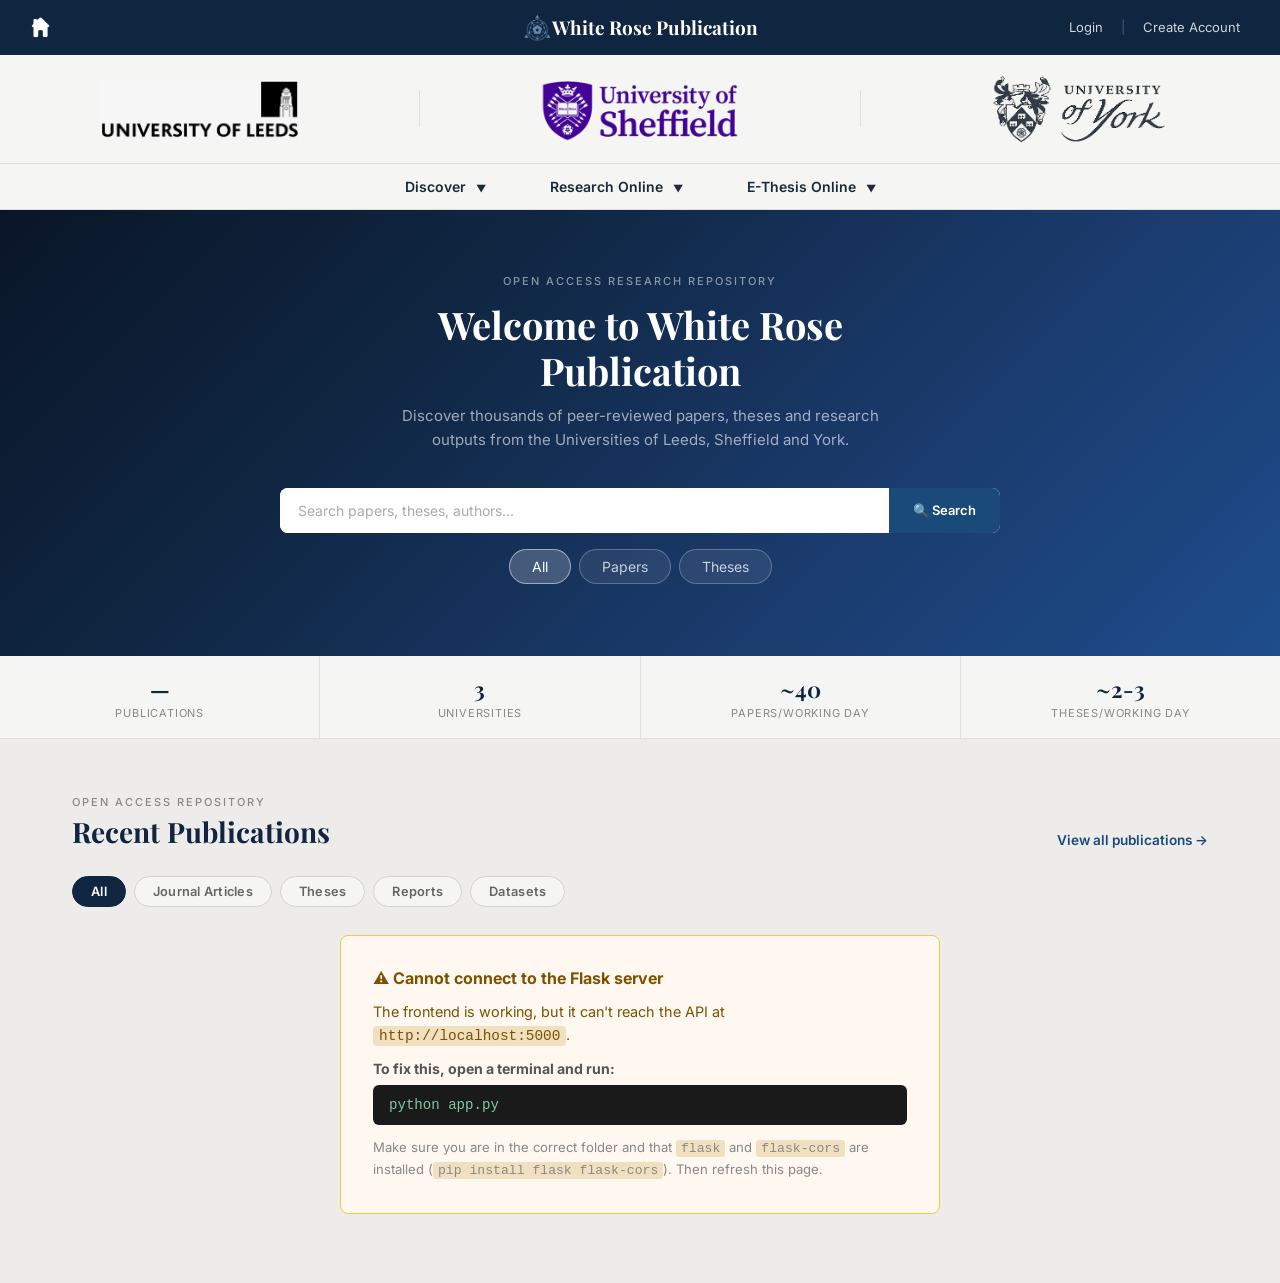
==== commit defd9f41: "Changed interface" ====
--- a/templates/index.html
+++ b/templates/index.html
@@ -9,17 +9,24 @@
 <body>
 
   <!-- Top Navigation -->
-  <header class="top-bar">
-    <div class="left">
-      <img src="../assets/whiteroselogo.png" width="30">
-      <h1><span class="brand-name">White Rose Publication</span></h1>
-    </div>
-    <div class="right">
-      <a href="#">Login</a>
-      <span class="divider">|</span>
-      <a href="#">Create Account</a>
-    </div>
-  </header>
+<header class="top-bar">
+  <div class="left">
+     <img src="../assets/whitehomesymbol.png" width="25">
+    </a>
+  </div>
+
+  <div class="center">
+    <img src="../assets/whiteroselogo.png" width="30">
+    <h1><span class="brand-name"> White Rose Publication</h1>
+  </div>
+
+  <div class="right">
+    <a href="#">Login</a>
+    <span class="divider">|</span>
+    <a href="#">Create Account</a>
+  </div>
+  
+</header>
 
   <!-- University Logos -->
   <section class="logos">
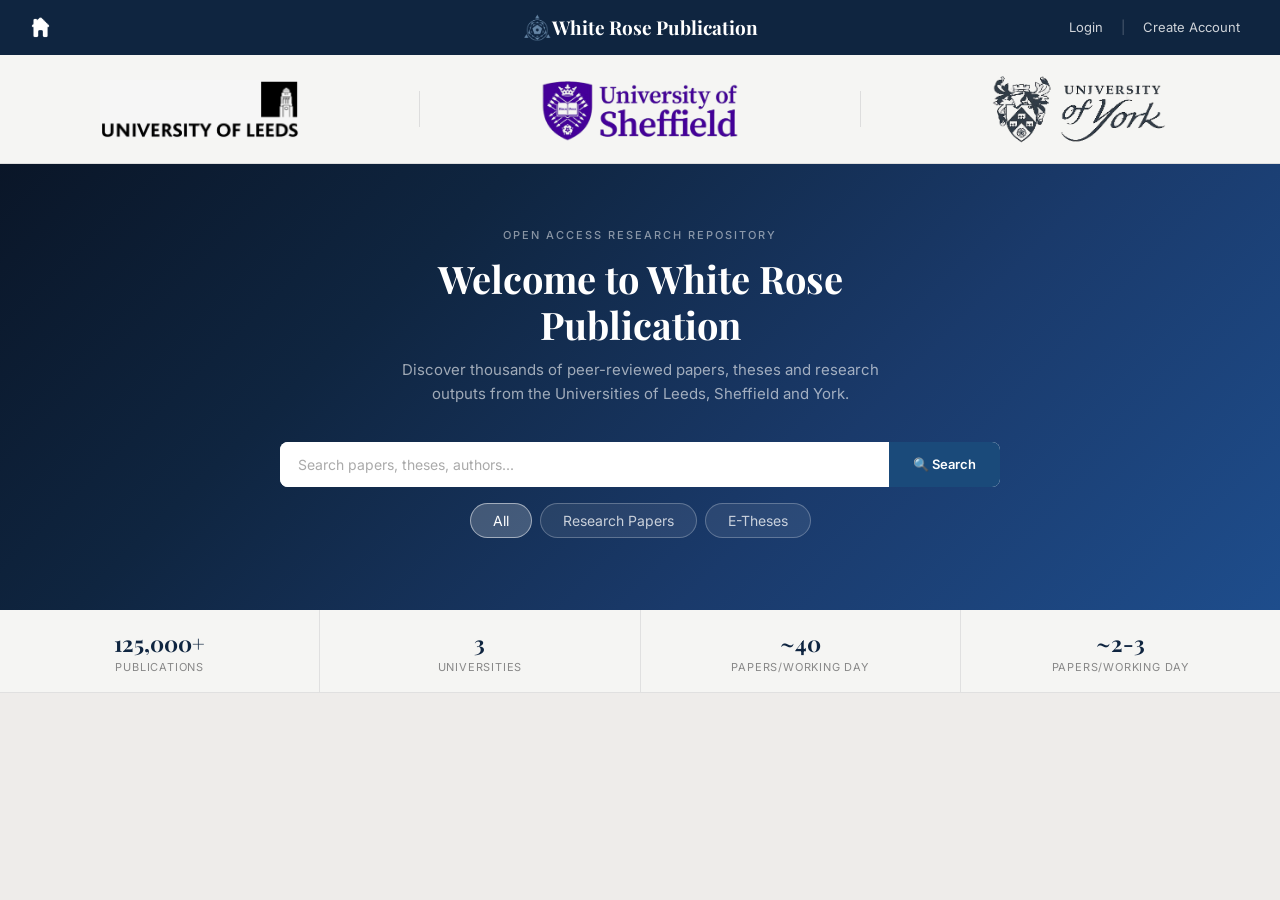
==== commit 9c6af477: "Changed the names" ====
--- a/templates/index.html
+++ b/templates/index.html
@@ -25,7 +25,6 @@
     <span class="divider">|</span>
     <a href="#">Create Account</a>
   </div>
-  
 </header>
 
   <!-- University Logos -->
@@ -37,48 +36,6 @@
     <img src="../assets/universityofyork.png" width="200">
   </section>
 
-  <!-- Navigation Dropdowns -->
-  <nav class="main-nav">
-    <div class="dropdown-container">
-      <div class="dropdown">
-        <button class="dropbtn">Discover <span class="arrow">▼</span></button>
-        <div class="dropdown-content">
-          <a href="#">Research Statistics</a>
-          <a href="#">Restricted Items &amp; Requesting</a>
-        </div>
-      </div>
-
-      <div class="dropdown">
-        <button class="dropbtn">Research Online <span class="arrow">▼</span></button>
-        <div class="dropdown-content">
-          <a href="#">About</a>
-          <a href="#">FAQs</a>
-          <a href="#">Copyright, Licence and Reuse Information</a>
-          <a href="#">Privacy and data protection</a>
-          <a href="#">Takedown policy</a>
-          <a href="#">Information for depositors</a>
-          <a href="#">Contact</a>
-          <a href="#">Accessibility</a>
-        </div>
-      </div>
-
-      <div class="dropdown">
-        <button class="dropbtn">E-Thesis Online <span class="arrow">▼</span></button>
-        <div class="dropdown-content">
-          <a href="#">About</a>
-          <a href="#">Deposit</a>
-          <a href="#">FAQs</a>
-          <a href="#">Copyright and Reuse Information</a>
-          <a href="#">Privacy and data protection</a>
-          <a href="#">Takedown policy</a>
-          <a href="#">Other sources of theses</a>
-          <a href="#">Contact</a>
-          <a href="#">Accessibility</a>
-        </div>
-      </div>
-    </div>
-  </nav>
-
   <!-- Hero Section -->
   <section class="hero">
     <p class="hero-eyebrow">Open Access Research Repository</p>
@@ -86,221 +43,36 @@
     <p class="hero-sub">Discover thousands of peer-reviewed papers, theses and research outputs from the Universities of Leeds, Sheffield and York.</p>
 
     <div class="search-bar">
-      <input type="text" id="heroSearch" placeholder="Search papers, theses, authors..." />
-      <button id="heroSearchBtn">&#128269; Search</button>
+      <input type="text" placeholder="Search papers, theses, authors..." />
+      <button>&#128269; Search</button>
     </div>
 
     <div class="search-filters">
-      <div class="filter-chip active" data-filter="all">All</div>
-      <div class="filter-chip" data-filter="article">Papers</div>
-      <div class="filter-chip" data-filter="thesis">Theses</div>
+      <div class="filter-chip active">All</div>
+      <div class="filter-chip">Research Papers</div>
+      <div class="filter-chip">E-Theses</div>
     </div>
   </section>
 
-  <!-- Stats Bar (populated by API) -->
+  <!-- Stats Bar -->
   <div class="stats-bar">
     <div class="stat">
-      <div class="num" id="stat-total">—</div>
+      <div class="num">125,000+</div>
       <div class="lbl">Publications</div>
     </div>
     <div class="stat">
-      <div class="num" id="stat-unis">3</div>
+      <div class="num">3</div>
       <div class="lbl">Universities</div>
     </div>
     <div class="stat">
-      <div class="num" id="stat-papers">~40</div>
+      <div class="num">~40</div>
       <div class="lbl">Papers/Working Day</div>
     </div>
     <div class="stat">
-      <div class="num" id="stat-theses">~2-3</div>
-      <div class="lbl">Theses/Working Day</div>
+      <div class="num">~2-3</div>
+      <div class="lbl">Papers/Working Day</div>
     </div>
   </div>
 
-  <!-- Recent Publications -->
-  <section class="publications-section" aria-label="Recent Publications">
-
-    <div class="pub-section-header">
-      <div class="pub-section-left">
-        <p class="pub-eyebrow">Open Access Repository</p>
-        <h2>Recent Publications</h2>
-      </div>
-      <a href="result.html" class="pub-view-all">View all publications →</a>
-    </div>
-
-    <div class="pub-filter-bar" role="group" aria-label="Filter by type">
-      <button class="pub-filter-btn active" data-filter="all">All</button>
-      <button class="pub-filter-btn" data-filter="article">Journal Articles</button>
-      <button class="pub-filter-btn" data-filter="thesis">Theses</button>
-      <button class="pub-filter-btn" data-filter="report">Reports</button>
-      <button class="pub-filter-btn" data-filter="dataset">Datasets</button>
-    </div>
-
-    <!-- Cards grid – populated by JS -->
-    <div class="pub-grid" id="pubGrid">
-      <div class="pub-loading">Loading publications…</div>
-    </div>
-
-  </section>
-
-  <script>
-    // ── CONFIG ────────────────────────────────────────────────────────────────
-    // Change this if your Flask server runs on a different port
-    const API = 'http://localhost:5000';
-
-    // ── stats bar ─────────────────────────────────────────────────────────────
-    fetch(`${API}/api/stats`)
-      .then(r => {
-        if (!r.ok) throw new Error(`HTTP ${r.status}`);
-        return r.json();
-      })
-      .then(data => {
-        document.getElementById('stat-total').textContent =
-          Number(data.total).toLocaleString() + '+';
-      })
-      .catch(() => {
-        document.getElementById('stat-total').textContent = '—';
-      });
-
-    // ── recent publications grid ──────────────────────────────────────────────
-    let currentFilter = 'all';
-    let allRecent = [];
-
-    function uniClass(inst) {
-      if (!inst) return '';
-      if (inst.includes('Leeds'))     return 'leeds';
-      if (inst.includes('Sheffield')) return 'sheffield';
-      if (inst.includes('York'))      return 'york';
-      return '';
-    }
-
-    function typeLabel(type) {
-      const map = { article: 'Journal Article', thesis: 'Thesis',
-                    report: 'Report', dataset: 'Dataset' };
-      return map[type] || 'Publication';
-    }
-
-    function calIcon() {
-      return `<svg width="12" height="12" viewBox="0 0 24 24" fill="none"
-               stroke="currentColor" stroke-width="2">
-               <rect x="3" y="4" width="18" height="18" rx="2"/>
-               <line x1="16" y1="2" x2="16" y2="6"/>
-               <line x1="8" y1="2" x2="8" y2="6"/>
-               <line x1="3" y1="10" x2="21" y2="10"/>
-             </svg>`;
-    }
-
-    function renderCard(pub) {
-      const uniTag  = pub.institution
-        ? `<span class="pub-uni-tag ${uniClass(pub.institution)}">${pub.institution}</span>`
-        : '';
-      const dateStr = pub.date_display || pub.date_raw || '';
-      const link    = pub.url || pub.doi || '#';
-      return `
-        <article class="pub-card" data-type="${pub.type}" tabindex="0">
-          <div class="pub-card-top">
-            <span class="pub-type-badge ${pub.type}">${typeLabel(pub.type)}</span>
-            ${uniTag}
-          </div>
-          <h3 class="pub-card-title">${pub.title || '(Untitled)'}</h3>
-          ${pub.authors
-            ? `<p class="pub-card-authors"><span class="lead-author">${pub.authors}</span></p>`
-            : ''}
-          ${pub.description
-            ? `<p class="pub-card-excerpt">${pub.description}</p>`
-            : ''}
-          <div class="pub-card-footer">
-            <span class="pub-card-date">${calIcon()} ${dateStr}</span>
-            <a href="${link}" target="_blank" rel="noopener" class="pub-card-link">Read more →</a>
-          </div>
-        </article>`;
-    }
-
-    function renderGrid(filter) {
-      const grid = document.getElementById('pubGrid');
-      const pubs = filter === 'all'
-        ? allRecent
-        : allRecent.filter(p => p.type === filter);
-
-      if (!pubs.length) {
-        grid.innerHTML = '<div class="pub-empty">No publications found for this filter.</div>';
-        return;
-      }
-      grid.innerHTML = pubs.map(renderCard).join('');
-    }
-
-    function showServerError() {
-      document.getElementById('pubGrid').innerHTML = `
-        <div class="pub-empty" style="display:block; background:#fff8f0; border:1px solid #f5c842;
-             border-radius:8px; padding:32px; color:#7a5200; max-width:600px; margin:0 auto; text-align:left;">
-          <strong style="font-size:1rem; display:block; margin-bottom:12px;">
-            ⚠️ Cannot connect to the Flask server
-          </strong>
-          <p style="margin-bottom:12px; font-size:0.9rem; line-height:1.6;">
-            The frontend is working, but it can't reach the API at
-            <code style="background:#f0e0c0; padding:2px 6px; border-radius:4px;">${API}</code>.
-          </p>
-          <p style="font-size:0.88rem; color:#555; margin-bottom:8px;"><strong>To fix this, open a terminal and run:</strong></p>
-          <code style="display:block; background:#1a1a1a; color:#7ec8a4; padding:12px 16px;
-                border-radius:6px; font-size:0.88rem; margin-bottom:12px;">python app.py</code>
-          <p style="font-size:0.82rem; color:#888; line-height:1.6;">
-            Make sure you are in the correct folder and that
-            <code style="background:#f0e0c0; padding:1px 5px; border-radius:3px;">flask</code> and
-            <code style="background:#f0e0c0; padding:1px 5px; border-radius:3px;">flask-cors</code>
-            are installed (<code style="background:#f0e0c0; padding:1px 5px; border-radius:3px;">pip install flask flask-cors</code>).
-            Then refresh this page.
-          </p>
-        </div>`;
-    }
-
-    // Load 12 recent items so filters have something to show
-    fetch(`${API}/api/recent?limit=12`)
-      .then(r => {
-        if (!r.ok) throw new Error(`HTTP ${r.status}`);
-        return r.json();
-      })
-      .then(data => {
-        allRecent = data;
-        renderGrid(currentFilter);
-      })
-      .catch(() => {
-        showServerError();
-      });
-
-    // Filter pills
-    document.querySelectorAll('.pub-filter-btn').forEach(btn => {
-      btn.addEventListener('click', () => {
-        document.querySelectorAll('.pub-filter-btn').forEach(b => b.classList.remove('active'));
-        btn.classList.add('active');
-        currentFilter = btn.dataset.filter;
-        renderGrid(currentFilter);
-      });
-    });
-
-    // ── hero search ───────────────────────────────────────────────────────────
-    let heroFilterType = 'all';
-
-    document.querySelectorAll('.search-filters .filter-chip').forEach(chip => {
-      chip.addEventListener('click', () => {
-        document.querySelectorAll('.search-filters .filter-chip')
-          .forEach(c => c.classList.remove('active'));
-        chip.classList.add('active');
-        heroFilterType = chip.dataset.filter;
-      });
-    });
-
-    function doSearch() {
-      const q    = document.getElementById('heroSearch').value.trim();
-      const type = heroFilterType;
-      const params = new URLSearchParams({ q, type, page: 1 });
-      window.location.href = `result.html?${params.toString()}`;
-    }
-
-    document.getElementById('heroSearchBtn').addEventListener('click', doSearch);
-    document.getElementById('heroSearch').addEventListener('keydown', e => {
-      if (e.key === 'Enter') doSearch();
-    });
-  </script>
-
 </body>
 </html>
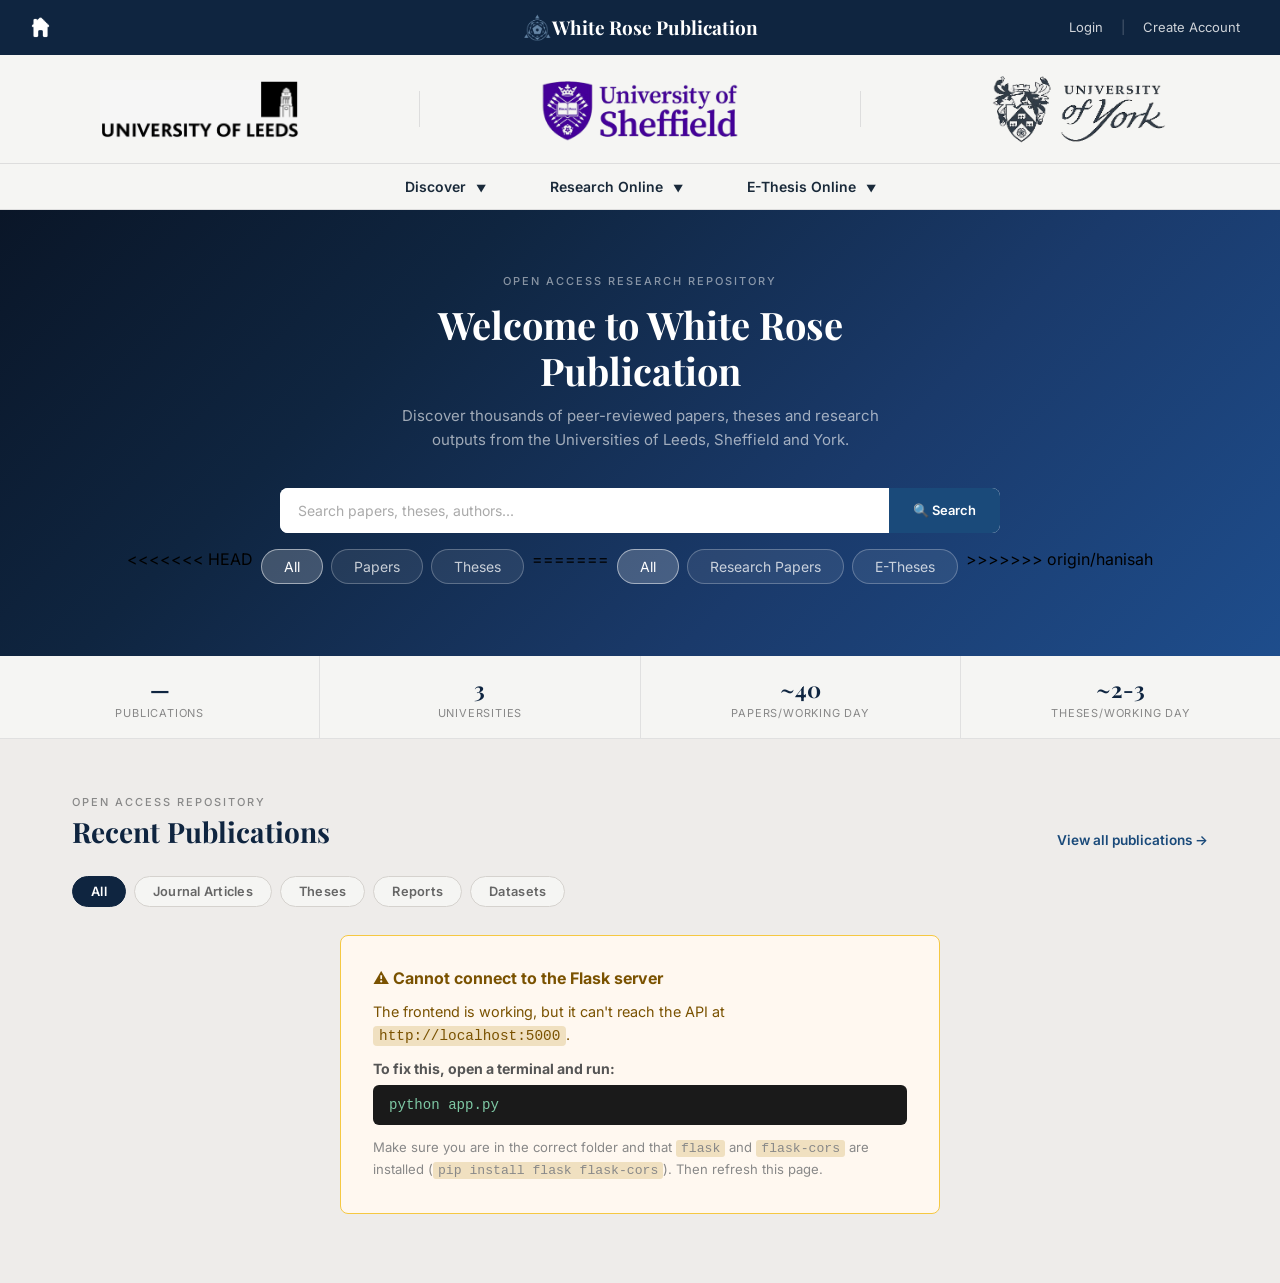
==== commit 2b49fef1: "Resolved conflicts from PR #8" ====
--- a/templates/index.html
+++ b/templates/index.html
@@ -25,6 +25,7 @@
     <span class="divider">|</span>
     <a href="#">Create Account</a>
   </div>
+  
 </header>
 
   <!-- University Logos -->
@@ -36,6 +37,48 @@
     <img src="../assets/universityofyork.png" width="200">
   </section>
 
+  <!-- Navigation Dropdowns -->
+  <nav class="main-nav">
+    <div class="dropdown-container">
+      <div class="dropdown">
+        <button class="dropbtn">Discover <span class="arrow">▼</span></button>
+        <div class="dropdown-content">
+          <a href="#">Research Statistics</a>
+          <a href="#">Restricted Items &amp; Requesting</a>
+        </div>
+      </div>
+
+      <div class="dropdown">
+        <button class="dropbtn">Research Online <span class="arrow">▼</span></button>
+        <div class="dropdown-content">
+          <a href="#">About</a>
+          <a href="#">FAQs</a>
+          <a href="#">Copyright, Licence and Reuse Information</a>
+          <a href="#">Privacy and data protection</a>
+          <a href="#">Takedown policy</a>
+          <a href="#">Information for depositors</a>
+          <a href="#">Contact</a>
+          <a href="#">Accessibility</a>
+        </div>
+      </div>
+
+      <div class="dropdown">
+        <button class="dropbtn">E-Thesis Online <span class="arrow">▼</span></button>
+        <div class="dropdown-content">
+          <a href="#">About</a>
+          <a href="#">Deposit</a>
+          <a href="#">FAQs</a>
+          <a href="#">Copyright and Reuse Information</a>
+          <a href="#">Privacy and data protection</a>
+          <a href="#">Takedown policy</a>
+          <a href="#">Other sources of theses</a>
+          <a href="#">Contact</a>
+          <a href="#">Accessibility</a>
+        </div>
+      </div>
+    </div>
+  </nav>
+
   <!-- Hero Section -->
   <section class="hero">
     <p class="hero-eyebrow">Open Access Research Repository</p>
@@ -43,36 +86,227 @@
     <p class="hero-sub">Discover thousands of peer-reviewed papers, theses and research outputs from the Universities of Leeds, Sheffield and York.</p>
 
     <div class="search-bar">
-      <input type="text" placeholder="Search papers, theses, authors..." />
-      <button>&#128269; Search</button>
+      <input type="text" id="heroSearch" placeholder="Search papers, theses, authors..." />
+      <button id="heroSearchBtn">&#128269; Search</button>
     </div>
 
     <div class="search-filters">
+<<<<<<< HEAD
+      <div class="filter-chip active" data-filter="all">All</div>
+      <div class="filter-chip" data-filter="article">Papers</div>
+      <div class="filter-chip" data-filter="thesis">Theses</div>
+=======
       <div class="filter-chip active">All</div>
       <div class="filter-chip">Research Papers</div>
       <div class="filter-chip">E-Theses</div>
+>>>>>>> origin/hanisah
     </div>
   </section>
 
-  <!-- Stats Bar -->
+  <!-- Stats Bar (populated by API) -->
   <div class="stats-bar">
     <div class="stat">
-      <div class="num">125,000+</div>
+      <div class="num" id="stat-total">—</div>
       <div class="lbl">Publications</div>
     </div>
     <div class="stat">
-      <div class="num">3</div>
+      <div class="num" id="stat-unis">3</div>
       <div class="lbl">Universities</div>
     </div>
     <div class="stat">
-      <div class="num">~40</div>
+      <div class="num" id="stat-papers">~40</div>
       <div class="lbl">Papers/Working Day</div>
     </div>
     <div class="stat">
-      <div class="num">~2-3</div>
-      <div class="lbl">Papers/Working Day</div>
+      <div class="num" id="stat-theses">~2-3</div>
+      <div class="lbl">Theses/Working Day</div>
     </div>
   </div>
+
+  <!-- Recent Publications -->
+  <section class="publications-section" aria-label="Recent Publications">
+
+    <div class="pub-section-header">
+      <div class="pub-section-left">
+        <p class="pub-eyebrow">Open Access Repository</p>
+        <h2>Recent Publications</h2>
+      </div>
+      <a href="result.html" class="pub-view-all">View all publications →</a>
+    </div>
+
+    <div class="pub-filter-bar" role="group" aria-label="Filter by type">
+      <button class="pub-filter-btn active" data-filter="all">All</button>
+      <button class="pub-filter-btn" data-filter="article">Journal Articles</button>
+      <button class="pub-filter-btn" data-filter="thesis">Theses</button>
+      <button class="pub-filter-btn" data-filter="report">Reports</button>
+      <button class="pub-filter-btn" data-filter="dataset">Datasets</button>
+    </div>
+
+    <!-- Cards grid – populated by JS -->
+    <div class="pub-grid" id="pubGrid">
+      <div class="pub-loading">Loading publications…</div>
+    </div>
+
+  </section>
+
+  <script>
+    // ── CONFIG ────────────────────────────────────────────────────────────────
+    // Change this if your Flask server runs on a different port
+    const API = 'http://localhost:5000';
+
+    // ── stats bar ─────────────────────────────────────────────────────────────
+    fetch(`${API}/api/stats`)
+      .then(r => {
+        if (!r.ok) throw new Error(`HTTP ${r.status}`);
+        return r.json();
+      })
+      .then(data => {
+        document.getElementById('stat-total').textContent =
+          Number(data.total).toLocaleString() + '+';
+      })
+      .catch(() => {
+        document.getElementById('stat-total').textContent = '—';
+      });
+
+    // ── recent publications grid ──────────────────────────────────────────────
+    let currentFilter = 'all';
+    let allRecent = [];
+
+    function uniClass(inst) {
+      if (!inst) return '';
+      if (inst.includes('Leeds'))     return 'leeds';
+      if (inst.includes('Sheffield')) return 'sheffield';
+      if (inst.includes('York'))      return 'york';
+      return '';
+    }
+
+    function typeLabel(type) {
+      const map = { article: 'Journal Article', thesis: 'Thesis',
+                    report: 'Report', dataset: 'Dataset' };
+      return map[type] || 'Publication';
+    }
+
+    function calIcon() {
+      return `<svg width="12" height="12" viewBox="0 0 24 24" fill="none"
+               stroke="currentColor" stroke-width="2">
+               <rect x="3" y="4" width="18" height="18" rx="2"/>
+               <line x1="16" y1="2" x2="16" y2="6"/>
+               <line x1="8" y1="2" x2="8" y2="6"/>
+               <line x1="3" y1="10" x2="21" y2="10"/>
+             </svg>`;
+    }
+
+    function renderCard(pub) {
+      const uniTag  = pub.institution
+        ? `<span class="pub-uni-tag ${uniClass(pub.institution)}">${pub.institution}</span>`
+        : '';
+      const dateStr = pub.date_display || pub.date_raw || '';
+      const link    = pub.url || pub.doi || '#';
+      return `
+        <article class="pub-card" data-type="${pub.type}" tabindex="0">
+          <div class="pub-card-top">
+            <span class="pub-type-badge ${pub.type}">${typeLabel(pub.type)}</span>
+            ${uniTag}
+          </div>
+          <h3 class="pub-card-title">${pub.title || '(Untitled)'}</h3>
+          ${pub.authors
+            ? `<p class="pub-card-authors"><span class="lead-author">${pub.authors}</span></p>`
+            : ''}
+          ${pub.description
+            ? `<p class="pub-card-excerpt">${pub.description}</p>`
+            : ''}
+          <div class="pub-card-footer">
+            <span class="pub-card-date">${calIcon()} ${dateStr}</span>
+            <a href="${link}" target="_blank" rel="noopener" class="pub-card-link">Read more →</a>
+          </div>
+        </article>`;
+    }
+
+    function renderGrid(filter) {
+      const grid = document.getElementById('pubGrid');
+      const pubs = filter === 'all'
+        ? allRecent
+        : allRecent.filter(p => p.type === filter);
+
+      if (!pubs.length) {
+        grid.innerHTML = '<div class="pub-empty">No publications found for this filter.</div>';
+        return;
+      }
+      grid.innerHTML = pubs.map(renderCard).join('');
+    }
+
+    function showServerError() {
+      document.getElementById('pubGrid').innerHTML = `
+        <div class="pub-empty" style="display:block; background:#fff8f0; border:1px solid #f5c842;
+             border-radius:8px; padding:32px; color:#7a5200; max-width:600px; margin:0 auto; text-align:left;">
+          <strong style="font-size:1rem; display:block; margin-bottom:12px;">
+            ⚠️ Cannot connect to the Flask server
+          </strong>
+          <p style="margin-bottom:12px; font-size:0.9rem; line-height:1.6;">
+            The frontend is working, but it can't reach the API at
+            <code style="background:#f0e0c0; padding:2px 6px; border-radius:4px;">${API}</code>.
+          </p>
+          <p style="font-size:0.88rem; color:#555; margin-bottom:8px;"><strong>To fix this, open a terminal and run:</strong></p>
+          <code style="display:block; background:#1a1a1a; color:#7ec8a4; padding:12px 16px;
+                border-radius:6px; font-size:0.88rem; margin-bottom:12px;">python app.py</code>
+          <p style="font-size:0.82rem; color:#888; line-height:1.6;">
+            Make sure you are in the correct folder and that
+            <code style="background:#f0e0c0; padding:1px 5px; border-radius:3px;">flask</code> and
+            <code style="background:#f0e0c0; padding:1px 5px; border-radius:3px;">flask-cors</code>
+            are installed (<code style="background:#f0e0c0; padding:1px 5px; border-radius:3px;">pip install flask flask-cors</code>).
+            Then refresh this page.
+          </p>
+        </div>`;
+    }
+
+    // Load 12 recent items so filters have something to show
+    fetch(`${API}/api/recent?limit=12`)
+      .then(r => {
+        if (!r.ok) throw new Error(`HTTP ${r.status}`);
+        return r.json();
+      })
+      .then(data => {
+        allRecent = data;
+        renderGrid(currentFilter);
+      })
+      .catch(() => {
+        showServerError();
+      });
+
+    // Filter pills
+    document.querySelectorAll('.pub-filter-btn').forEach(btn => {
+      btn.addEventListener('click', () => {
+        document.querySelectorAll('.pub-filter-btn').forEach(b => b.classList.remove('active'));
+        btn.classList.add('active');
+        currentFilter = btn.dataset.filter;
+        renderGrid(currentFilter);
+      });
+    });
+
+    // ── hero search ───────────────────────────────────────────────────────────
+    let heroFilterType = 'all';
+
+    document.querySelectorAll('.search-filters .filter-chip').forEach(chip => {
+      chip.addEventListener('click', () => {
+        document.querySelectorAll('.search-filters .filter-chip')
+          .forEach(c => c.classList.remove('active'));
+        chip.classList.add('active');
+        heroFilterType = chip.dataset.filter;
+      });
+    });
+
+    function doSearch() {
+      const q    = document.getElementById('heroSearch').value.trim();
+      const type = heroFilterType;
+      const params = new URLSearchParams({ q, type, page: 1 });
+      window.location.href = `result.html?${params.toString()}`;
+    }
+
+    document.getElementById('heroSearchBtn').addEventListener('click', doSearch);
+    document.getElementById('heroSearch').addEventListener('keydown', e => {
+      if (e.key === 'Enter') doSearch();
+    });
+  </script>
 
 </body>
 </html>
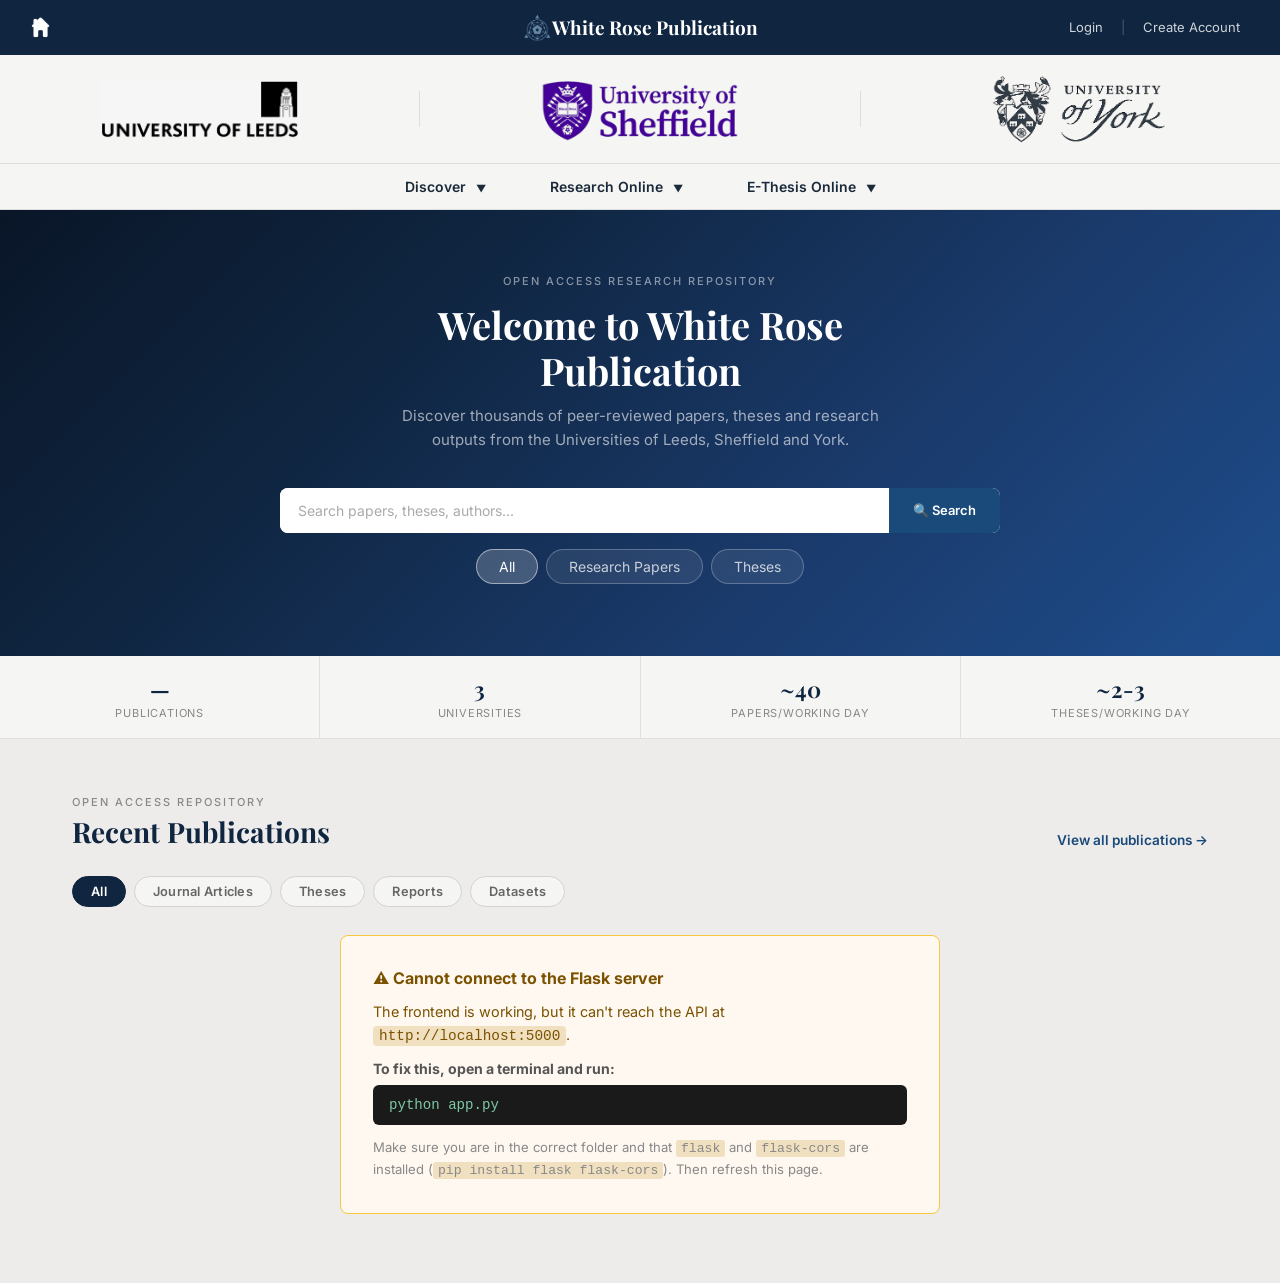
==== commit bc90b2de: "Update filter labels to Research Papers" ====
--- a/templates/index.html
+++ b/templates/index.html
@@ -91,15 +91,9 @@
     </div>
 
     <div class="search-filters">
-<<<<<<< HEAD
       <div class="filter-chip active" data-filter="all">All</div>
-      <div class="filter-chip" data-filter="article">Papers</div>
+      <div class="filter-chip" data-filter="article">Research Papers</div>
       <div class="filter-chip" data-filter="thesis">Theses</div>
-=======
-      <div class="filter-chip active">All</div>
-      <div class="filter-chip">Research Papers</div>
-      <div class="filter-chip">E-Theses</div>
->>>>>>> origin/hanisah
     </div>
   </section>
 
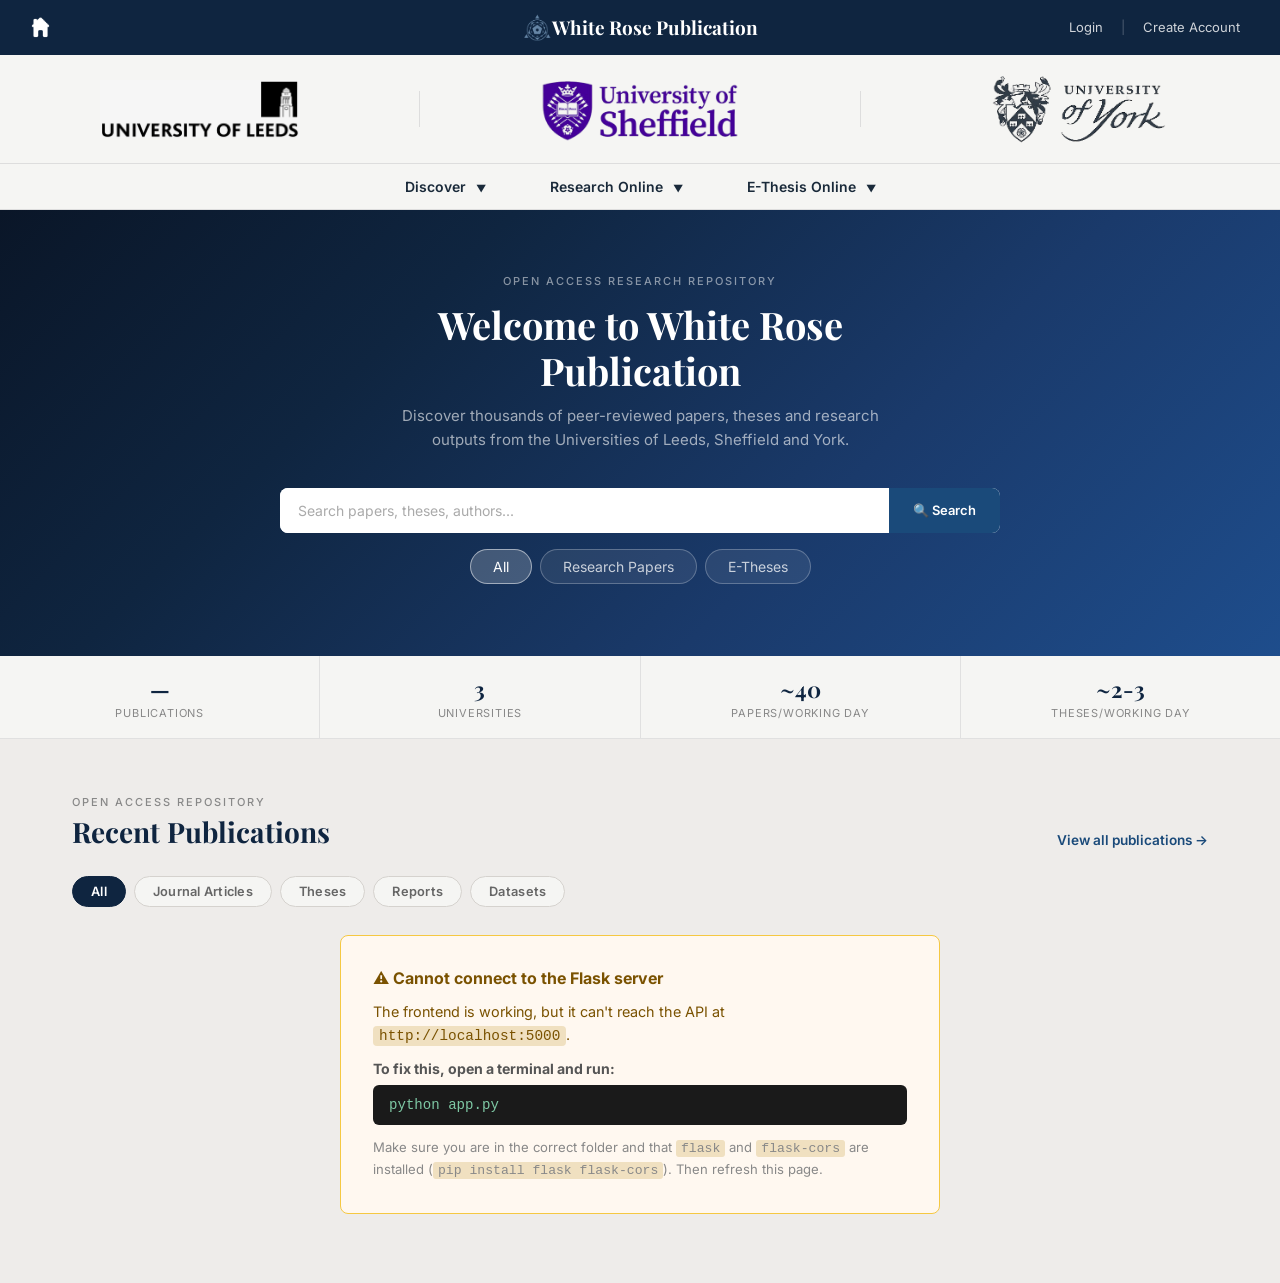
==== commit 53f827fb: "okay" ====
--- a/templates/index.html
+++ b/templates/index.html
@@ -93,7 +93,7 @@
     <div class="search-filters">
       <div class="filter-chip active" data-filter="all">All</div>
       <div class="filter-chip" data-filter="article">Research Papers</div>
-      <div class="filter-chip" data-filter="thesis">Theses</div>
+      <div class="filter-chip" data-filter="thesis">E-Theses</div>
     </div>
   </section>
 
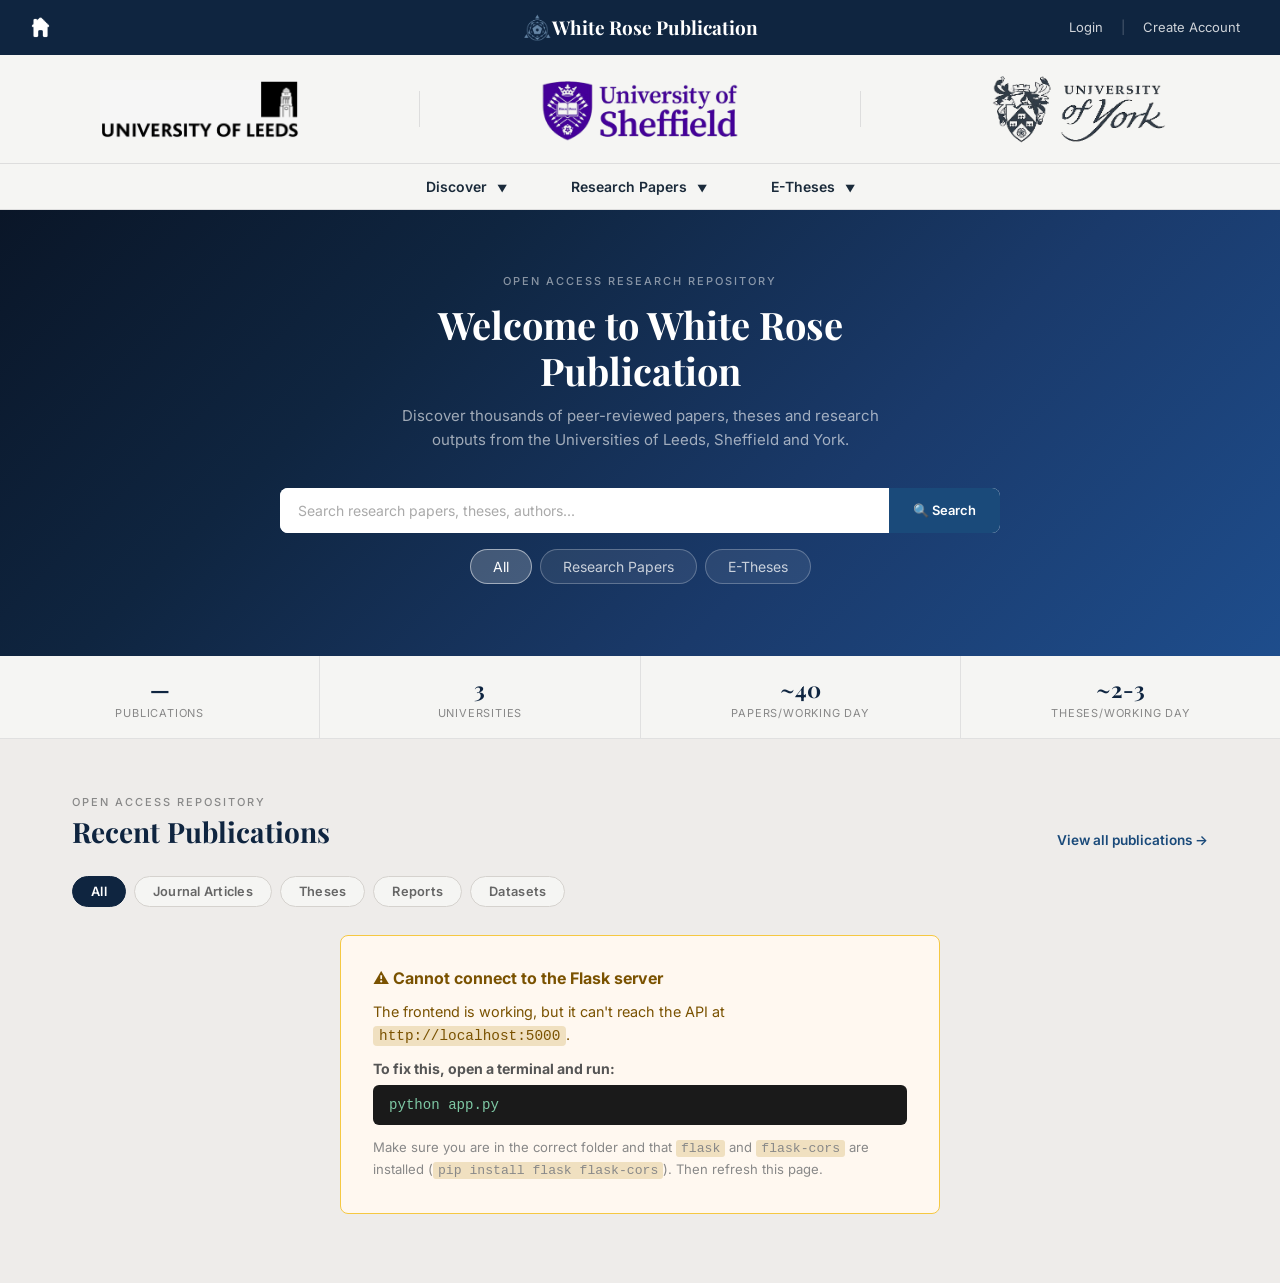
==== commit cbaf00af: "add star function" ====
--- a/templates/index.html
+++ b/templates/index.html
@@ -49,29 +49,29 @@
       </div>
 
       <div class="dropdown">
-        <button class="dropbtn">Research Online <span class="arrow">▼</span></button>
+        <button class="dropbtn">Research Papers <span class="arrow">▼</span></button>
         <div class="dropdown-content">
           <a href="#">About</a>
           <a href="#">FAQs</a>
           <a href="#">Copyright, Licence and Reuse Information</a>
-          <a href="#">Privacy and data protection</a>
-          <a href="#">Takedown policy</a>
-          <a href="#">Information for depositors</a>
+          <a href="#">Privacy and Data Protection</a>
+          <a href="#">Takedown Policy</a>
+          <a href="#">Information for Depositors</a>
           <a href="#">Contact</a>
           <a href="#">Accessibility</a>
         </div>
       </div>
 
       <div class="dropdown">
-        <button class="dropbtn">E-Thesis Online <span class="arrow">▼</span></button>
+        <button class="dropbtn">E-Theses <span class="arrow">▼</span></button>
         <div class="dropdown-content">
           <a href="#">About</a>
           <a href="#">Deposit</a>
           <a href="#">FAQs</a>
           <a href="#">Copyright and Reuse Information</a>
-          <a href="#">Privacy and data protection</a>
-          <a href="#">Takedown policy</a>
-          <a href="#">Other sources of theses</a>
+          <a href="#">Privacy and Data Protection</a>
+          <a href="#">Takedown Policy</a>
+          <a href="#">Other Sources of E-Theses</a>
           <a href="#">Contact</a>
           <a href="#">Accessibility</a>
         </div>
@@ -86,7 +86,7 @@
     <p class="hero-sub">Discover thousands of peer-reviewed papers, theses and research outputs from the Universities of Leeds, Sheffield and York.</p>
 
     <div class="search-bar">
-      <input type="text" id="heroSearch" placeholder="Search papers, theses, authors..." />
+      <input type="text" id="heroSearch" placeholder="Search research papers, theses, authors..." />
       <button id="heroSearchBtn">&#128269; Search</button>
     </div>
 
@@ -97,7 +97,7 @@
     </div>
   </section>
 
-  <!-- Stats Bar (populated by API) -->
+  <!-- Stats Bar -->
   <div class="stats-bar">
     <div class="stat">
       <div class="num" id="stat-total">—</div>
@@ -136,7 +136,6 @@
       <button class="pub-filter-btn" data-filter="dataset">Datasets</button>
     </div>
 
-    <!-- Cards grid – populated by JS -->
     <div class="pub-grid" id="pubGrid">
       <div class="pub-loading">Loading publications…</div>
     </div>
@@ -144,25 +143,45 @@
   </section>
 
   <script>
-    // ── CONFIG ────────────────────────────────────────────────────────────────
-    // Change this if your Flask server runs on a different port
     const API = 'http://localhost:5000';
 
-    // ── stats bar ─────────────────────────────────────────────────────────────
+    // ── SAVE / BOOKMARK FUNCTIONALITY ─────────────────────────────────────────
+    function getSaved() {
+      try { return JSON.parse(localStorage.getItem('wrp_saved') || '[]'); }
+      catch { return []; }
+    }
+
+    function setSaved(arr) {
+      localStorage.setItem('wrp_saved', JSON.stringify(arr));
+    }
+
+    function toggleSave(btn, id) {
+      let saved = getSaved();
+      const isSaved = saved.includes(id);
+      if (isSaved) {
+        saved = saved.filter(s => s !== id);
+        btn.textContent = '☆';
+        btn.title = 'Save';
+        btn.classList.remove('saved');
+      } else {
+        saved.push(id);
+        btn.textContent = '★';
+        btn.title = 'Saved';
+        btn.classList.add('saved');
+      }
+      setSaved(saved);
+    }
+
+    // ── STATS BAR ─────────────────────────────────────────────────────────────
     fetch(`${API}/api/stats`)
-      .then(r => {
-        if (!r.ok) throw new Error(`HTTP ${r.status}`);
-        return r.json();
-      })
+      .then(r => { if (!r.ok) throw new Error(); return r.json(); })
       .then(data => {
         document.getElementById('stat-total').textContent =
           Number(data.total).toLocaleString() + '+';
       })
-      .catch(() => {
-        document.getElementById('stat-total').textContent = '—';
-      });
-
-    // ── recent publications grid ──────────────────────────────────────────────
+      .catch(() => { document.getElementById('stat-total').textContent = '—'; });
+
+    // ── PUBLICATIONS GRID ─────────────────────────────────────────────────────
     let currentFilter = 'all';
     let allRecent = [];
 
@@ -191,16 +210,19 @@
     }
 
     function renderCard(pub) {
+      const saved   = getSaved();
+      const pubId   = (pub.id || pub.title || '').replace(/'/g, "\\'");
+      const isSaved = saved.includes(pub.id || pub.title);
       const uniTag  = pub.institution
         ? `<span class="pub-uni-tag ${uniClass(pub.institution)}">${pub.institution}</span>`
         : '';
       const dateStr = pub.date_display || pub.date_raw || '';
       const link    = pub.url || pub.doi || '#';
+
       return `
         <article class="pub-card" data-type="${pub.type}" tabindex="0">
           <div class="pub-card-top">
-            <span class="pub-type-badge ${pub.type}">${typeLabel(pub.type)}</span>
-            ${uniTag}
+            <span class="pub-type-badge ${pub.type}">${typeLabel(pub.type)}</span> ${uniTag}
           </div>
           <h3 class="pub-card-title">${pub.title || '(Untitled)'}</h3>
           ${pub.authors
@@ -210,7 +232,15 @@
             ? `<p class="pub-card-excerpt">${pub.description}</p>`
             : ''}
           <div class="pub-card-footer">
-            <span class="pub-card-date">${calIcon()} ${dateStr}</span>
+            <span class="pub-card-date">
+              <button
+                class="pub-save-btn ${isSaved ? 'saved' : ''}"
+                title="${isSaved ? 'Saved' : 'Save'}"
+                onclick="toggleSave(this, '${pubId}')">
+                ${isSaved ? '★' : '☆'}
+              </button>
+              ${calIcon()} ${dateStr}
+            </span>
             <a href="${link}" target="_blank" rel="noopener" class="pub-card-link">Read more →</a>
           </div>
         </article>`;
@@ -221,7 +251,6 @@
       const pubs = filter === 'all'
         ? allRecent
         : allRecent.filter(p => p.type === filter);
-
       if (!pubs.length) {
         grid.innerHTML = '<div class="pub-empty">No publications found for this filter.</div>';
         return;
@@ -253,21 +282,12 @@
         </div>`;
     }
 
-    // Load 12 recent items so filters have something to show
     fetch(`${API}/api/recent?limit=12`)
-      .then(r => {
-        if (!r.ok) throw new Error(`HTTP ${r.status}`);
-        return r.json();
-      })
-      .then(data => {
-        allRecent = data;
-        renderGrid(currentFilter);
-      })
-      .catch(() => {
-        showServerError();
-      });
-
-    // Filter pills
+      .then(r => { if (!r.ok) throw new Error(); return r.json(); })
+      .then(data => { allRecent = data; renderGrid(currentFilter); })
+      .catch(() => { showServerError(); });
+
+    // Filter buttons
     document.querySelectorAll('.pub-filter-btn').forEach(btn => {
       btn.addEventListener('click', () => {
         document.querySelectorAll('.pub-filter-btn').forEach(b => b.classList.remove('active'));
@@ -277,7 +297,7 @@
       });
     });
 
-    // ── hero search ───────────────────────────────────────────────────────────
+    // ── HERO SEARCH ───────────────────────────────────────────────────────────
     let heroFilterType = 'all';
 
     document.querySelectorAll('.search-filters .filter-chip').forEach(chip => {
@@ -290,8 +310,8 @@
     });
 
     function doSearch() {
-      const q    = document.getElementById('heroSearch').value.trim();
-      const type = heroFilterType;
+      const q      = document.getElementById('heroSearch').value.trim();
+      const type   = heroFilterType;
       const params = new URLSearchParams({ q, type, page: 1 });
       window.location.href = `result.html?${params.toString()}`;
     }
--- a/static/styles.css
+++ b/static/styles.css
@@ -62,12 +62,6 @@
   font-family: 'Playfair Display', serif;
   font-weight: 700;
   font-size: 19px;
-}
-
-.top-bar .right {
-  display: flex;
-  align-items: center;
-  gap: 6px;
 }
 
 .top-bar a {
@@ -118,6 +112,10 @@
   padding: 64px 48px 72px;
   position: relative;
   overflow: hidden;
+  display: flex;
+  flex-direction: column;
+  align-items: center;
+  text-align: center;
 }
 
 .hero-eyebrow {
@@ -139,27 +137,7 @@
   margin-bottom: 10px;
   text-transform: none;
   letter-spacing: 0;
-  white-space: nowrap; /* ADDED - keeps it one line */
-}
-
-.filter-chip {
-  padding: 8px 22px; /* CHANGED - was 5px 14px */
-  border-radius: 20px;
-  border: 1px solid rgba(255, 255, 255, 0.25);
-  color: rgba(255, 255, 255, 0.75);
-  font-size: 14px; /* CHANGED - was 12px */
-  cursor: pointer;
-  background: rgba(255, 255, 255, 0.08);
-  font-family: 'Inter', sans-serif;
-}
-
-.search-bar {
-  display: flex;
-  max-width: 720px; /* CHANGED from 560px */
-  width: 100%;
-  background: white;
-  border-radius: 8px;
-  overflow: hidden;
+  white-space: nowrap;
 }
 
 .hero-sub {
@@ -170,6 +148,14 @@
   line-height: 1.6;
 }
 
+.search-bar {
+  display: flex;
+  max-width: 720px;
+  width: 100%;
+  background: white;
+  border-radius: 8px;
+  overflow: hidden;
+}
 
 .search-bar input {
   flex: 1;
@@ -207,6 +193,17 @@
   margin-top: 16px;
 }
 
+.filter-chip {
+  padding: 8px 22px;
+  border-radius: 20px;
+  border: 1px solid rgba(255, 255, 255, 0.25);
+  color: rgba(255, 255, 255, 0.75);
+  font-size: 14px;
+  cursor: pointer;
+  background: rgba(255, 255, 255, 0.08);
+  font-family: 'Inter', sans-serif;
+}
+
 .filter-chip.active {
   background: rgba(255, 255, 255, 0.2);
   border-color: rgba(255, 255, 255, 0.5);
@@ -247,216 +244,190 @@
   font-family: 'Inter', sans-serif;
 }
 
-.hero {
-  background: linear-gradient(135deg, #0a1628 0%, #0f2540 30%, #1a3a6b 65%, #1e4d8c 100%);
-  padding: 64px 48px 72px;
-  position: relative;
-  overflow: hidden;
-
-  /* ADD THESE TWO: */
-  display: flex;
-  flex-direction: column;
-  align-items: center;
-  text-align: center;
-}
-
 /* Dropdown Menu Styles */
 .dropdown-container {
-    display: flex;
-    gap: 1rem;
-    align-items: center;
-    margin-left: auto;
-    margin-right: 2rem;
+  display: flex;
+  gap: 1rem;
+  align-items: center;
+  margin-left: auto;
+  margin-right: 2rem;
 }
 
 .dropdown {
-    position: relative;
-    display: inline-block;
+  position: relative;
+  display: inline-block;
 }
 
 .dropbtn {
-    background-color: transparent;
-    color: white;
-    padding: 8px 16px;
-    font-size: 14px;
-    font-weight: 500;
-    border: none;
-    cursor: pointer;
-    transition: all 0.3s ease;
-    border-radius: 6px;
-    font-family: 'Inter', sans-serif;
+  background-color: transparent;
+  color: white;
+  padding: 8px 16px;
+  font-size: 14px;
+  font-weight: 500;
+  border: none;
+  cursor: pointer;
+  transition: all 0.3s ease;
+  border-radius: 6px;
+  font-family: 'Inter', sans-serif;
 }
 
 .dropbtn:hover {
-    background-color: rgba(255, 255, 255, 0.1);
-    color: white;
+  background-color: rgba(255, 255, 255, 0.1);
+  color: white;
 }
 
 .dropbtn i, .dropbtn span {
-    margin-left: 6px;
-    font-size: 10px;
+  margin-left: 6px;
+  font-size: 10px;
 }
 
 .dropdown-content {
+  display: none;
+  position: absolute;
+  background-color: white;
+  min-width: 220px;
+  box-shadow: 0 8px 16px rgba(0,0,0,0.2);
+  border-radius: 8px;
+  z-index: 1000;
+  top: 100%;
+  left: 0;
+  margin-top: 5px;
+  animation: fadeIn 0.2s ease;
+}
+
+@keyframes fadeIn {
+  from { opacity: 0; transform: translateY(-10px); }
+  to   { opacity: 1; transform: translateY(0); }
+}
+
+.dropdown-content a {
+  color: #2c3e50;
+  padding: 12px 16px;
+  text-decoration: none;
+  display: block;
+  transition: all 0.2s ease;
+  border-bottom: 1px solid #f0f0f0;
+  font-size: 13px;
+  font-family: 'Inter', sans-serif;
+}
+
+.dropdown-content a:last-child {
+  border-bottom: none;
+}
+
+.dropdown-content a:hover {
+  background-color: #f8f9fa;
+  color: #1a4a7a;
+  padding-left: 20px;
+}
+
+.dropdown:hover .dropdown-content {
+  display: block;
+}
+
+@media (max-width: 1024px) {
+  .dropdown-container {
+    margin-right: 1rem;
+    gap: 0.5rem;
+  }
+  .dropbtn {
+    padding: 6px 12px;
+    font-size: 12px;
+  }
+  .dropdown-content {
+    min-width: 180px;
+  }
+}
+
+@media (max-width: 768px) {
+  .dropdown-container {
     display: none;
-    position: absolute;
-    background-color: white;
-    min-width: 220px;
-    box-shadow: 0 8px 16px rgba(0,0,0,0.2);
-    border-radius: 8px;
-    z-index: 1000;
-    top: 100%;
-    left: 0;
-    margin-top: 5px;
-    animation: fadeIn 0.2s ease;
-}
-
-@keyframes fadeIn {
-    from {
-        opacity: 0;
-        transform: translateY(-10px);
-    }
-    to {
-        opacity: 1;
-        transform: translateY(0);
-    }
-}
-
-.dropdown-content a {
-    color: #2c3e50;
-    padding: 12px 16px;
-    text-decoration: none;
-    display: block;
-    transition: all 0.2s ease;
-    border-bottom: 1px solid #f0f0f0;
-    font-size: 13px;
-    font-family: 'Inter', sans-serif;
-}
-
-.dropdown-content a:last-child {
-    border-bottom: none;
-}
-
-.dropdown-content a:hover {
-    background-color: #f8f9fa;
-    color: #1a4a7a;
-    padding-left: 20px;
-}
-
-.dropdown:hover .dropdown-content {
-    display: block;
-}
-
-/* Responsive dropdowns */
-@media (max-width: 1024px) {
-    .dropdown-container {
-        margin-right: 1rem;
-        gap: 0.5rem;
-    }
-    
-    .dropbtn {
-        padding: 6px 12px;
-        font-size: 12px;
-    }
-    
-    .dropdown-content {
-        min-width: 180px;
-    }
+  }
+}
+
+/* Main Navigation Bar */
+.main-nav {
+  background: #f5f5f3;
+  border-bottom: 1px solid #ddd;
+  padding: 0;
+  display: flex;
+  justify-content: center;
+  gap: 2rem;
+  position: relative;
+  z-index: 100;
+}
+
+.main-nav .dropdown-container {
+  margin: 0;
+  gap: 2rem;
+}
+
+.main-nav .dropdown .dropbtn {
+  color: #1a2a3a;
+  padding: 14px 16px;
+  font-size: 14px;
+  font-weight: 600;
+  background: transparent;
+  border-radius: 0;
+}
+
+.main-nav .dropdown .dropbtn:hover {
+  background: transparent;
+  color: #1e4d8c;
+}
+
+.main-nav .dropdown .dropbtn .arrow {
+  margin-left: 6px;
+  font-size: 10px;
+  transition: transform 0.2s ease;
+}
+
+.main-nav .dropdown:hover .dropbtn .arrow {
+  transform: rotate(180deg);
+}
+
+.main-nav .dropdown-content {
+  top: 100%;
+  left: 0;
+  margin-top: 0;
+  border-radius: 0 0 8px 8px;
+  box-shadow: 0 8px 20px rgba(0,0,0,0.15);
+  min-width: 260px;
+}
+
+.main-nav .dropdown-content a {
+  padding: 12px 18px;
+  font-size: 13px;
+  border-bottom: 1px solid #f0f0f0;
+}
+
+.main-nav .dropdown-content .dropdown-section {
+  font-size: 11px;
+  font-weight: 600;
+  text-transform: uppercase;
+  letter-spacing: 0.5px;
+  color: #1e4d8c;
+  padding: 10px 18px 5px;
+  border-bottom: 1px solid #f0f0f0;
+  background: #fafafa;
 }
 
 @media (max-width: 768px) {
-    .dropdown-container {
-        display: none; /* Hide on mobile or adjust as needed */
-    }
-}
-
-/* Navigation Dropdowns - Main Navigation Bar */
-.main-nav {
-    background: #f5f5f3;
-    border-bottom: 1px solid #ddd;
-    padding: 0;
-    display: flex;
-    justify-content: center;
-    gap: 2rem;
-    position: relative;
-    z-index: 100;
-}
-
-/* Override dropdown styles for main nav */
-.main-nav .dropdown-container {
-    margin: 0;
-    gap: 2rem;
-}
-
-.main-nav .dropdown .dropbtn {
-    color: #1a2a3a;
-    padding: 14px 16px;
-    font-size: 14px;
-    font-weight: 600;
-    background: transparent;
-    border-radius: 0;
-}
-
-.main-nav .dropdown .dropbtn:hover {
-    background: transparent;
-    color: #1e4d8c;
-}
-
-.main-nav .dropdown .dropbtn .arrow {
-    margin-left: 6px;
-    font-size: 10px;
-    transition: transform 0.2s ease;
-}
-
-.main-nav .dropdown:hover .dropbtn .arrow {
-    transform: rotate(180deg);
-}
-
-.main-nav .dropdown-content {
-    top: 100%;
-    left: 0;
-    margin-top: 0;
-    border-radius: 0 0 8px 8px;
-    box-shadow: 0 8px 20px rgba(0,0,0,0.15);
-    min-width: 260px;
-}
-
-.main-nav .dropdown-content a {
-    padding: 12px 18px;
-    font-size: 13px;
-    border-bottom: 1px solid #f0f0f0;
-}
-
-.main-nav .dropdown-content .dropdown-section {
-    font-size: 11px;
-    font-weight: 600;
-    text-transform: uppercase;
-    letter-spacing: 0.5px;
-    color: #1e4d8c;
-    padding: 10px 18px 5px;
-    border-bottom: 1px solid #f0f0f0;
-    background: #fafafa;
-}
-
-/* Responsive */
-@media (max-width: 768px) {
-    .main-nav {
-        display: none;
-    }
-}
+  .main-nav {
+    display: none;
+  }
+}
+
 /* ============================================
    RECENT PUBLICATIONS SECTION
-   Append to bottom of styles.css
    ============================================ */
 
-/* Section wrapper */
 .publications-section {
   max-width: 1200px;
   margin: 0 auto;
   padding: 56px 32px 72px;
 }
 
-/* Header row */
 .pub-section-header {
   display: flex;
   align-items: flex-end;
@@ -576,8 +547,7 @@
   opacity: 1;
 }
 
-
-/* Card top row: badge + uni */
+/* Card top row */
 .pub-card-top {
   display: flex;
   align-items: center;
@@ -596,25 +566,10 @@
   border-radius: 4px;
 }
 
-.pub-type-badge.article {
-  background: #e0eaf6;
-  color: #1a4a7a;
-}
-
-.pub-type-badge.thesis {
-  background: #e6f4ee;
-  color: #1a6b42;
-}
-
-.pub-type-badge.report {
-  background: #fdf3de;
-  color: #7a5200;
-}
-
-.pub-type-badge.dataset {
-  background: #fde8e5;
-  color: #8a1f14;
-}
+.pub-type-badge.article  { background: #e0eaf6; color: #1a4a7a; }
+.pub-type-badge.thesis   { background: #e6f4ee; color: #1a6b42; }
+.pub-type-badge.report   { background: #fdf3de; color: #7a5200; }
+.pub-type-badge.dataset  { background: #fde8e5; color: #8a1f14; }
 
 /* Uni tag */
 .pub-uni-tag {
@@ -678,6 +633,21 @@
   gap: 5px;
 }
 
+/* Save star — sits between date icon and Read more */
+.pub-save-btn {
+  background: none;
+  border: none;
+  font-size: 1rem;
+  cursor: pointer;
+  color: #aaa;
+  padding: 0 4px;
+  line-height: 1;
+  transition: color 0.2s, transform 0.15s;
+}
+
+.pub-save-btn:hover { color: #f5c842; transform: scale(1.2); }
+.pub-save-btn.saved { color: #f5c842; }
+
 .pub-card-link {
   font-size: 0.78rem;
   font-weight: 600;
@@ -703,37 +673,6 @@
   font-size: 0.9rem;
 }
 
-/* ── Bookmark / Save star ── */
-.pub-bookmark {
-  background: none;
-  border: none;
-  cursor: pointer;
-  padding: 0;
-  font-size: 18px;
-  line-height: 1;
-  color: #ccc;
-  transition: color 0.2s, transform 0.15s;
-}
-
-.pub-bookmark:hover {
-  color: #1a4a7a;
-  transform: scale(1.2);
-}
-
-.pub-bookmark.saved {
-  color: #1a4a7a;
-}
-
-/* Empty state */
-.pub-empty {
-  display: none;
-  grid-column: 1 / -1;
-  text-align: center;
-  padding: 60px 20px;
-  color: #aaa;
-  font-size: 0.9rem;
-}
-
 /* Responsive */
 @media (max-width: 700px) {
   .publications-section {
@@ -748,3 +687,17 @@
     font-size: 1.4rem;
   }
 }
+
+.pub-save-btn {
+  background: none;
+  border: none;
+  cursor: pointer;
+  font-size: 1rem;
+  padding: 0 4px;
+  color: inherit;
+  transition: color 0.15s;
+}
+
+.pub-save-btn.saved {
+  color: #f5a623;
+}
